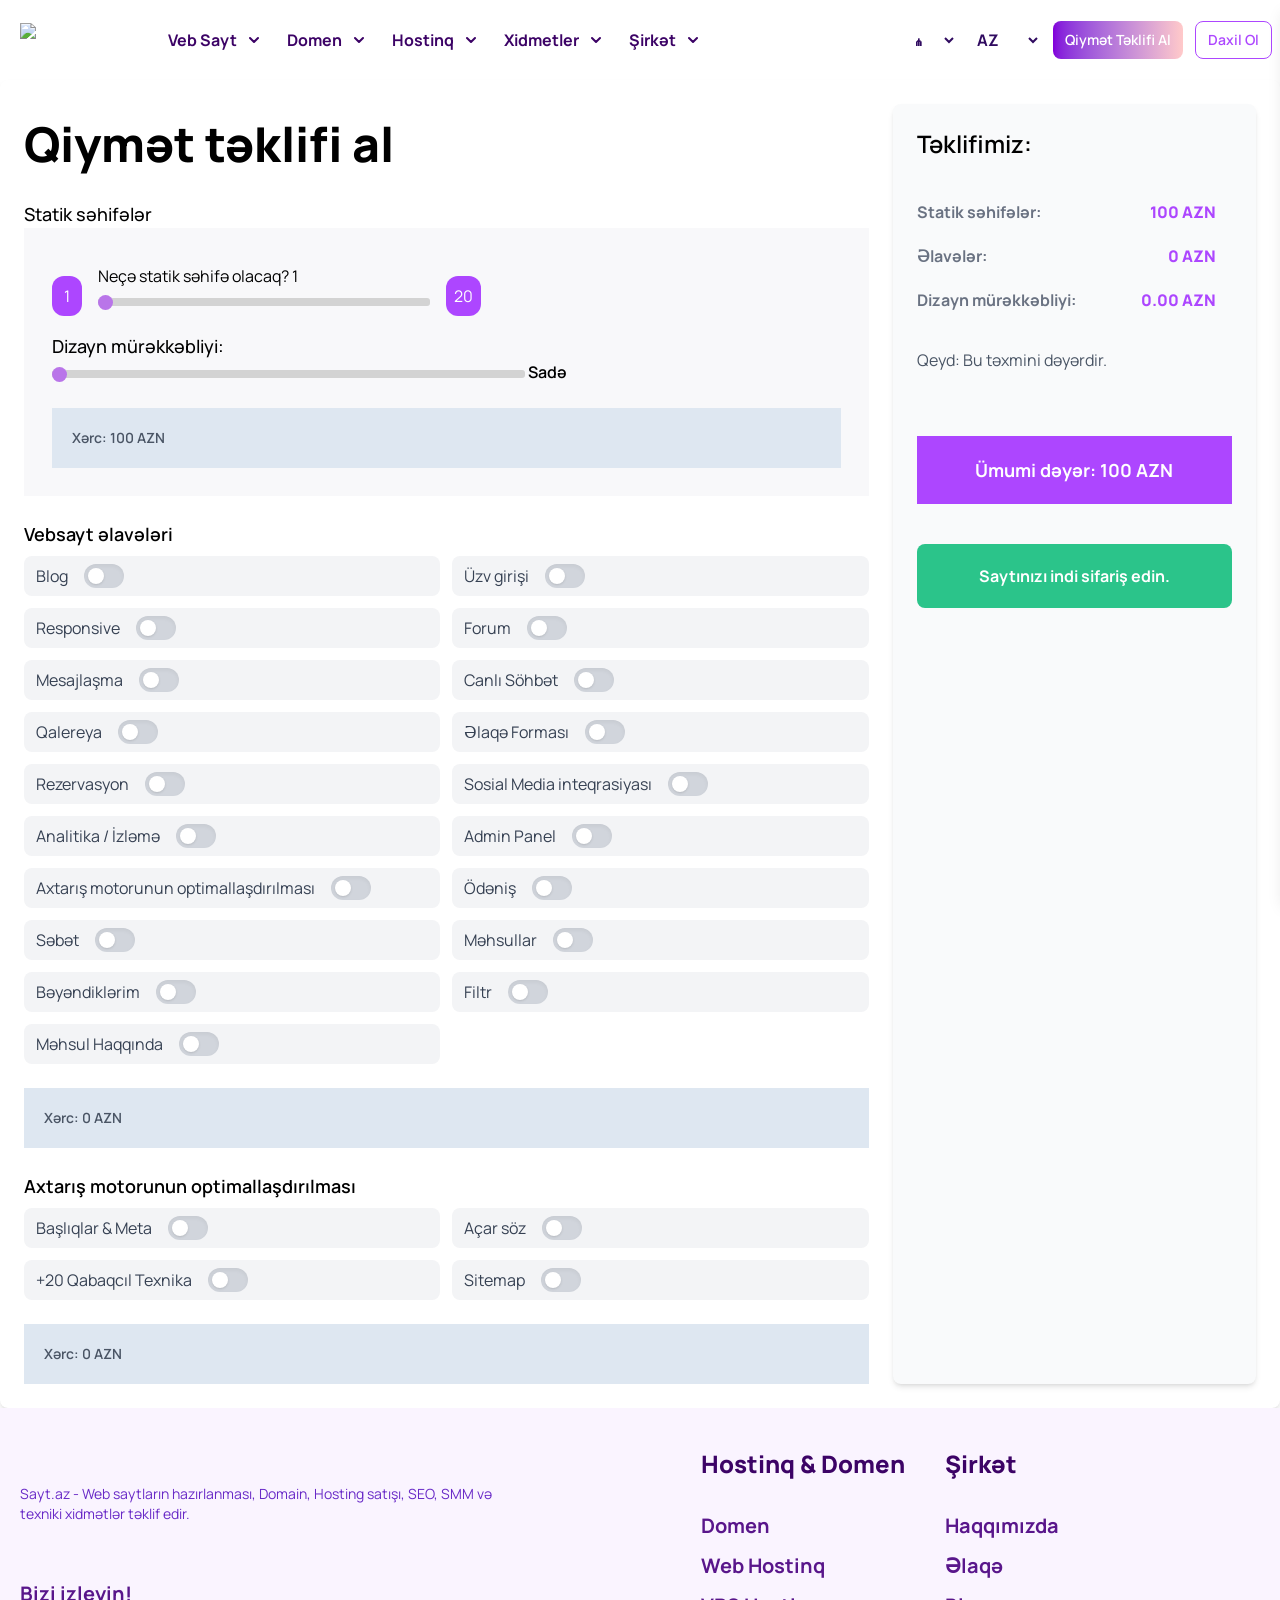
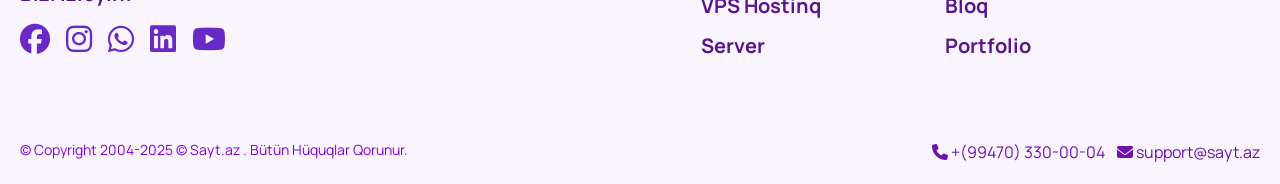
==== calculator.htm @ 2512d05c "Add files via upload" ====
<!DOCTYPE html>
<html lang="en">

<head>

    <meta charset="UTF-8">
    <meta name="viewport" content="width=device-width, initial-scale=1.0">
    <link rel="shortcut icon" href="img/icon.ico" type="image/x-icon">
    <link rel="stylesheet" href="index.htm">
    <link rel="stylesheet" href="https://cdnjs.cloudflare.com/ajax/libs/font-awesome/6.7.2/css/all.min.css"
        integrity="sha512-Evv84Mr4kqVGRNSgIGL/F/aIDqQb7xQ2vcrdIwxfjThSH8CSR7PBEakCr51Ck+w+/U6swU2Im1vVX0SVk9ABhg=="
        crossorigin="anonymous" referrerpolicy="no-referrer" />
    <link
        href="https://fonts.googleapis.com/css2?family=Manrope:wght@200..800&family=Roboto:ital,wght@0,100;0,300;0,400;0,500;0,700;0,900;1,100;1,300;1,400;1,500;1,700;1,900&display=swap"
        rel="stylesheet">
    <link rel="stylesheet" href="style.css">
    <link rel="stylesheet" href="src/output.css">
    <link rel="stylesheet" href="https://cdn.jsdelivr.net/npm/swiper@11/swiper-bundle.min.css" />
    <link href="https://cdn.jsdelivr.net/npm/keen-slider@6.5.3/keen-slider.min.css" rel="stylesheet">

    <title>Veb saytların hazırlanması, Domain, Hosting satışı</title>
</head>

<body>
    <header class="p-2 bg-white">
        <div class="container flex justify-between h-16 mx-auto">
            <div class="flex items-center">
                <a rel="noopener noreferrer" href="index.htm" aria-label="Back to homepage"
                    class="flex items-center pl-3">
                    <img alt="logo" fetchpriority="high" width="114" height="32" decoding="async" data-nimg="1"
                        class="w-[120px] h-auto min-w-[100px]" src="https://sayt.az/icons/saytaz.svg"
                        style="color: transparent;">
                </a>
                <ul class="hidden lg:flex md:pl-2 lg:pl-5 lg:gap-3 gap-1">
                    <li class="flex">
                        <button id="dropdownDefaultButton" data-dropdown-toggle="dropdown"
                            class="text-purple-950 bg-white font-bold lg:text-md px-2 py-2.5 text-center inline-flex items-center"
                            type="button">
                            Veb Sayt
                            <svg class="w-2.5 h-2.5 ms-3" aria-hidden="true" xmlns="http://www.w3.org/2000/svg"
                                fill="none" viewBox="0 0 10 6">
                                <path stroke="currentColor" stroke-linecap="round" stroke-linejoin="round"
                                    stroke-width="2" d="m1 1 4 4 4-4" />
                            </svg>
                        </button>

                        <!-- Dropdown menu -->
                        <div id="dropdown"
                            class="z-10 hidden bg-white divide-y divide-gray-100 rounded-lg shadow-sm w-[30%] pl-10">
                            <ul class="py-2 text-sm text-gray-700 flex flex-col gap-5"
                                aria-labelledby="dropdownDefaultButton">
                                <li class="flex">
                                    <div class="hidden md:flex bg-[#dbeafe] p-2 rounded-lg">
                                        <img class="w-[30px]" src="https://sayt.az/icons/website-program.svg" alt="">
                                    </div>
                                    <div>
                                        <a href="#" class="block py-2 px-4">Saytların hazırlanması
                                            <p class="text-sm text-gray-500">Web saytların hazırlanması</p>
                                        </a>
                                    </div>
                                </li>

                                <li class="flex">
                                    <div class="hidden md:flex bg-[#dbeafe] p-2 rounded-lg">
                                        <img class="w-[30px]"
                                            src="https://api.websiteca.com/storage/fcdQoEskESpjwrkLUcNKqvm0ZFwzn7kAspkBfwI5.svg"
                                            alt="">
                                    </div>
                                    <div>
                                        <a href="#" class="block py-2 px-4">Kiçik biznes saytları
                                            <p class="text-sm text-gray-500">Kiçik bizneslər üçün saytlar</p>
                                        </a>
                                    </div>
                                </li>
                                <li class="flex">
                                    <div class="hidden md:flex bg-[#dbeafe] p-2 rounded-lg">
                                        <img class="w-[30px]"
                                            src="http://api.websiteca.com/storage/vQyageZW9Eb4rKazAWwrY3xUTem15TN9Ofdk8oUk.svg"
                                            alt="">
                                    </div>
                                    <div>
                                        <a href="#" class="block py-2 px-4">E-ticarət saytları
                                            <p class="text-sm text-gray-500">E-ticarət saytları</p>
                                        </a>
                                    </div>
                                </li>
                            </ul>
                        </div>
                    </li>
                    <li class="flex">
                        <button id="dropdownDefaultButton2" data-dropdown-toggle="dropdown2"
                            class="text-purple-950 bg-white font-bold lg:text-md px-2 py-2.5 text-center inline-flex items-center"
                            type="button">
                            Domen
                            <svg class="w-2.5 h-2.5 ms-3" aria-hidden="true" xmlns="http://www.w3.org/2000/svg"
                                fill="none" viewBox="0 0 10 6">
                                <path stroke="currentColor" stroke-linecap="round" stroke-linejoin="round"
                                    stroke-width="2" d="m1 1 4 4 4-4" />
                            </svg>
                        </button>

                        <!-- Dropdown menu -->
                        <div id="dropdown2"
                            class="z-10 hidden bg-white divide-y divide-gray-100 rounded-lg shadow-sm w-[30%] pl-10">
                            <ul class="py-2 text-sm text-gray-700 flex flex-col gap-5"
                                aria-labelledby="dropdownDefaultButton2">
                                <li class="flex">
                                    <div class="hidden md:flex bg-[#dbeafe] p-2 rounded-lg">
                                        <img class="w-[30px]" src="https://sayt.az/icons/website-program.svg" alt="">
                                    </div>
                                    <div>
                                        <a href="#" class="block py-2 px-4">Saytların hazırlanması
                                            <p class="text-sm text-gray-500">Web saytların hazırlanması</p>
                                        </a>
                                    </div>
                                </li>
                                <li class="flex">
                                    <div class="hidden md:flex bg-[#dbeafe] p-2 rounded-lg">
                                        <img class="w-[30px]"
                                            src="https://api.websiteca.com/storage/khwNG7uXgAPtW9wilTtK12LaUADpZgeQb3UvOqvB.svg"
                                            alt="">
                                    </div>
                                    <div>
                                        <a href="#" class="block py-2 px-4">Tibb Sayti
                                            <p class="text-sm text-gray-500">Saytın qiymətini öyrən</p>
                                        </a>
                                    </div>
                                </li>
                                <li class="flex">
                                    <div class="hidden md:flex bg-[#dbeafe] p-2 rounded-lg">
                                        <img class="w-[30px]"
                                            src="https://api.websiteca.com/storage/fcdQoEskESpjwrkLUcNKqvm0ZFwzn7kAspkBfwI5.svg"
                                            alt="">
                                    </div>
                                    <div>
                                        <a href="#" class="block py-2 px-4">Kiçik biznes saytları
                                            <p class="text-sm text-gray-500">Kiçik bizneslər üçün saytlar</p>
                                        </a>
                                    </div>
                                </li>
                                <li class="flex">
                                    <div class="hidden md:flex bg-[#dbeafe] p-2 rounded-lg">
                                        <img class="w-[30px]"
                                            src="http://api.websiteca.com/storage/vQyageZW9Eb4rKazAWwrY3xUTem15TN9Ofdk8oUk.svg"
                                            alt="">
                                    </div>
                                    <div>
                                        <a href="#" class="block py-2 px-4">E-ticarət saytları
                                            <p class="text-sm text-gray-500">E-ticarət saytları</p>
                                        </a>
                                    </div>
                                </li>
                            </ul>
                        </div>
                    </li>
                    <li class="flex">
                        <button id="dropdownDefaultButton3" data-dropdown-toggle="dropdown3"
                            class="text-purple-950 bg-white font-bold lg:text-md px-2 py-2.5 text-center inline-flex items-center"
                            type="button">
                            Hostinq
                            <svg class="w-2.5 h-2.5 ms-3" aria-hidden="true" xmlns="http://www.w3.org/2000/svg"
                                fill="none" viewBox="0 0 10 6">
                                <path stroke="currentColor" stroke-linecap="round" stroke-linejoin="round"
                                    stroke-width="2" d="m1 1 4 4 4-4" />
                            </svg>
                        </button>

                        <!-- Dropdown menu -->
                        <div id="dropdown3"
                            class="z-10 hidden bg-white divide-y divide-gray-100 rounded-lg shadow-sm w-[30%] pl-10">
                            <ul class="py-2 text-sm text-gray-700 flex flex-col gap-5"
                                aria-labelledby="dropdownDefaultButton3">
                                <li class="flex">
                                    <div class="hidden md:flex bg-[#dbeafe] p-2 rounded-lg">
                                        <img class="w-[30px]" src="https://sayt.az/icons/website-program.svg" alt="">
                                    </div>
                                    <div>
                                        <a href="#" class="block py-2 px-4">Saytların hazırlanması
                                            <p class="text-sm text-gray-500">Web saytların hazırlanması</p>
                                        </a>
                                    </div>
                                </li>
                                <li class="flex">
                                    <div class="hidden md:flex bg-[#dbeafe] p-2 rounded-lg">
                                        <img class="w-[30px]"
                                            src="https://api.websiteca.com/storage/fcdQoEskESpjwrkLUcNKqvm0ZFwzn7kAspkBfwI5.svg"
                                            alt="">
                                    </div>
                                    <div>
                                        <a href="#" class="block py-2 px-4">Kiçik biznes saytları
                                            <p class="text-sm text-gray-500">Kiçik bizneslər üçün saytlar</p>
                                        </a>
                                    </div>
                                </li>

                            </ul>
                        </div>
                    </li>
                    <li class="flex">
                        <button id="dropdownDefaultButton5" data-dropdown-toggle="dropdown5"
                            class="text-purple-950 bg-white font-bold lg:text-md px-2 py-2.5 text-center inline-flex items-center"
                            type="button">
                            Xidmetler
                            <svg class="w-2.5 h-2.5 ms-3" aria-hidden="true" xmlns="http://www.w3.org/2000/svg"
                                fill="none" viewBox="0 0 10 6">
                                <path stroke="currentColor" stroke-linecap="round" stroke-linejoin="round"
                                    stroke-width="2" d="m1 1 4 4 4-4" />
                            </svg>
                        </button>

                        <!-- Dropdown menu -->
                        <div id="dropdown5"
                            class="z-10 hidden bg-white divide-y divide-gray-100 rounded-lg shadow-sm w-[30%] pl-10">
                            <ul class="py-2 text-sm text-gray-700 flex flex-col gap-5"
                                aria-labelledby="dropdownDefaultButton5">
                                <li class="flex">
                                    <div class="hidden md:flex bg-[#dbeafe] p-2 rounded-lg">
                                        <img class="w-[30px]" src="https://sayt.az/icons/website-program.svg" alt="">
                                    </div>
                                    <div>
                                        <a href="#" class="block py-2 px-4">Saytların hazırlanması
                                            <p class="text-sm text-gray-500">Web saytların hazırlanması</p>
                                        </a>
                                    </div>
                                </li>
                                <li class="flex">
                                    <div class="hidden md:flex bg-[#dbeafe] p-2 rounded-lg">
                                        <img class="w-[30px]" src="https://sayt.az/icons/calculator.svg" alt="">
                                    </div>
                                    <div>
                                        <a href="#" class="block py-2 px-4">Sayt Kalkulyatoru
                                            <p class="text-sm text-gray-500">Saytın qiymətini öyrən</p>
                                        </a>
                                    </div>
                                </li>
                                <li class="flex">
                                    <div class="hidden md:flex bg-[#dbeafe] p-2 rounded-lg">
                                        <img class="w-[30px]"
                                            src="https://api.websiteca.com/storage/fcdQoEskESpjwrkLUcNKqvm0ZFwzn7kAspkBfwI5.svg"
                                            alt="">
                                    </div>
                                    <div>
                                        <a href="#" class="block py-2 px-4">Kiçik biznes saytları
                                            <p class="text-sm text-gray-500">Kiçik bizneslər üçün saytlar</p>
                                        </a>
                                    </div>
                                </li>
                                <li class="flex">
                                    <div class="hidden md:flex bg-[#dbeafe] p-2 rounded-lg">
                                        <img class="w-[30px]"
                                            src="http://api.websiteca.com/storage/vQyageZW9Eb4rKazAWwrY3xUTem15TN9Ofdk8oUk.svg"
                                            alt="">
                                    </div>
                                    <div>
                                        <a href="#" class="block py-2 px-4">E-ticarət saytları
                                            <p class="text-sm text-gray-500">E-ticarət saytları</p>
                                        </a>
                                    </div>
                                </li>
                            </ul>
                        </div>
                    </li>
                    <li class="flex">
                        <button id="dropdownDefaultButton6" data-dropdown-toggle="dropdown6"
                            class="text-purple-950 bg-white font-bold lg:text-md px-2 py-2.5 text-center inline-flex items-center"
                            type="button">
                            Şirkət
                            <svg class="w-2.5 h-2.5 ms-3" aria-hidden="true" xmlns="http://www.w3.org/2000/svg"
                                fill="none" viewBox="0 0 10 6">
                                <path stroke="currentColor" stroke-linecap="round" stroke-linejoin="round"
                                    stroke-width="2" d="m1 1 4 4 4-4" />
                            </svg>
                        </button>

                        <!-- Dropdown menu -->
                        <div id="dropdown6"
                            class="z-10 hidden bg-white divide-y divide-gray-100 rounded-lg shadow-sm w-[30%] pl-10">
                            <ul class="py-2 text-sm text-gray-700 flex flex-col gap-5"
                                aria-labelledby="dropdownDefaultButton6">
                                <li class="flex">
                                    <div class="hidden md:flex bg-[#dbeafe] p-2 rounded-lg">
                                        <img class="w-[30px]" src="https://sayt.az/icons/website-program.svg" alt="">
                                    </div>
                                    <div>
                                        <a href="#" class="block py-2 px-4">Saytların hazırlanması
                                            <p class="text-sm text-gray-500">Web saytların hazırlanması</p>
                                        </a>
                                    </div>
                                </li>
                                <li class="flex">
                                    <div class="hidden md:flex bg-[#dbeafe] p-2 rounded-lg">
                                        <img class="w-[30px]"
                                            src="https://api.websiteca.com/storage/khwNG7uXgAPtW9wilTtK12LaUADpZgeQb3UvOqvB.svg"
                                            alt="">
                                    </div>
                                    <div>
                                        <a href="#" class="block py-2 px-4">Tibb Sayti
                                            <p class="text-sm text-gray-500">Saytın qiymətini öyrən</p>
                                        </a>
                                    </div>
                                </li>
                                <li class="flex">
                                    <div class="hidden md:flex bg-[#dbeafe] p-2 rounded-lg">
                                        <img class="w-[30px]"
                                            src="https://api.websiteca.com/storage/fcdQoEskESpjwrkLUcNKqvm0ZFwzn7kAspkBfwI5.svg"
                                            alt="">
                                    </div>
                                    <div>
                                        <a href="#" class="block py-2 px-4">Kiçik biznes saytları
                                            <p class="text-sm text-gray-500">Kiçik bizneslər üçün saytlar</p>
                                        </a>
                                    </div>
                                </li>
                                <li class="flex">
                                    <div class="hidden md:flex bg-[#dbeafe] p-2 rounded-lg">
                                        <img class="w-[30px]"
                                            src="http://api.websiteca.com/storage/vQyageZW9Eb4rKazAWwrY3xUTem15TN9Ofdk8oUk.svg"
                                            alt="">
                                    </div>
                                    <div>
                                        <a href="#" class="block py-2 px-4">E-ticarət saytları
                                            <p class="text-sm text-gray-500">E-ticarət saytları</p>
                                        </a>
                                    </div>
                                </li>
                            </ul>
                        </div>

                    </li>
                </ul>
            </div>
            <div class="items-center  lg:flex lg:gap-3">
                <div class="flex">
                    <select class="p-4 lg:text-md text-[#300b60] font-bold">
                        <option value="">$</option>
                        <option selected value="">₼</option>
                    </select>
                    <select class="p-4 lg:text-md text-[#300b60] font-bold">
                        <option value="" selected>AZ</option>
                        <option value="">ENG</option>
                    </select>
                </div>
                <div class="hidden lg:flex lg:gap-3">
                    <button
                        class="px-3 py-2 font-semibold rounded-lg bg-gradient-to-r from-purple-700 to-red-200 text-white text-sm">Qiymət
                        Təklifi Al</button>
                    <button
                        class=" px-3 py-2 font-semibold rounded-lg border-1 border-b-purple-500 text-purple-500 bg-white text-sm ">Daxil
                        Ol</button>
                </div>
            </div>
            <button class="p-4 lg:hidden" onclick="toggleMenu()">
                <svg xmlns="http://www.w3.org/2000/svg" fill="none" viewBox="0 0 24 24" stroke="currentColor"
                    class="w-6 h-6 dark:text-gray-800">
                    <path stroke-linecap="round" stroke-linejoin="round" stroke-width="2" d="M4 6h16M4 12h16M4 18h16">
                    </path>
                </svg>
            </button>
        </div>
        <div id="sidebar"
            class="p-5 fixed top-0 right-0 w-full sm:w-64 h-full bg-white shadow-lg z-50 transform translate-x-full transition-transform duration-300 ease-in-out">
            <div class="flex justify-end p-4">
                <button onclick="toggleMenu()" class="text-gray-500 hover:text-gray-800">
                    ✕
                </button>
            </div>
            <div class="flex flex-col scroll-auto">
                <ul class="md:pl-10 lg:gap-3 scroll-auto">
                    <li class="flex">
                        <button id="dropdownDefaultButton7" data-dropdown-toggle="dropdown7"
                            class="text-purple-950 bg-white font-bold lg:text-md px-2 py-2.5 text-center inline-flex items-center"
                            type="button">
                            Veb Sayt
                            <svg class="w-2.5 h-2.5 ms-3" aria-hidden="true" xmlns="http://www.w3.org/2000/svg"
                                fill="none" viewBox="0 0 10 6">
                                <path stroke="currentColor" stroke-linecap="round" stroke-linejoin="round"
                                    stroke-width="2" d="m1 1 4 4 4-4" />
                            </svg>
                        </button>

                        <!-- Dropdown menu -->
                        <div id="dropdown7"
                            class="z-10 hidden bg-white divide-y divide-gray-100 rounded-lg shadow-sm  w-full  pl-10">
                            <ul class="py-2 text-sm text-gray-700 flex flex-col gap-5"
                                aria-labelledby="dropdownDefaultButton7">
                                <li class="flex">
                                    <div class="hidden md:flex bg-[#dbeafe] p-2 rounded-lg">
                                        <img class="w-[30px]" src="https://sayt.az/icons/website-program.svg" alt="">
                                    </div>
                                    <div>
                                        <a href="#" class="block py-2 px-4">Saytların hazırlanması
                                            <p class="text-sm text-gray-500">Web saytların hazırlanması</p>
                                        </a>
                                    </div>
                                </li>
                                <li class="flex">
                                    <div class="hidden md:flex bg-[#dbeafe] p-2 rounded-lg">
                                        <img class="w-[30px]"
                                            src="https://api.websiteca.com/storage/khwNG7uXgAPtW9wilTtK12LaUADpZgeQb3UvOqvB.svg"
                                            alt="">
                                    </div>
                                    <div>
                                        <a href="#" class="block py-2 px-4">Tibb sayti
                                            <p class="text-sm text-gray-500">Saytın qiymətini öyrən</p>
                                        </a>
                                    </div>
                                </li>
                                <li class="flex">
                                    <div class="hidden md:flex bg-[#dbeafe] p-2 rounded-lg">
                                        <img class="w-[30px]"
                                            src="https://api.websiteca.com/storage/fcdQoEskESpjwrkLUcNKqvm0ZFwzn7kAspkBfwI5.svg"
                                            alt="">
                                    </div>
                                    <div>
                                        <a href="#" class="block py-2 px-4">Kiçik biznes saytları
                                            <p class="text-sm text-gray-500">Kiçik bizneslər üçün saytlar</p>
                                        </a>
                                    </div>
                                </li>
                                <li class="flex">
                                    <div class="hidden md:flex bg-[#dbeafe] p-2 rounded-lg">
                                        <img class="w-[30px]"
                                            src="http://api.websiteca.com/storage/vQyageZW9Eb4rKazAWwrY3xUTem15TN9Ofdk8oUk.svg"
                                            alt="">
                                    </div>
                                    <div>
                                        <a href="#" class="block py-2 px-4">E-ticarət saytları
                                            <p class="text-sm text-gray-500">E-ticarət saytları</p>
                                        </a>
                                    </div>
                                </li>
                            </ul>
                        </div>
                    </li>
                    <li class="flex">
                        <button id="dropdownDefaultButton8" data-dropdown-toggle="dropdown8"
                            class="text-purple-950 bg-white font-bold lg:text-md px-2 py-2.5 text-center inline-flex items-center"
                            type="button">
                            Domen
                            <svg class="w-2.5 h-2.5 ms-3" aria-hidden="true" xmlns="http://www.w3.org/2000/svg"
                                fill="none" viewBox="0 0 10 6">
                                <path stroke="currentColor" stroke-linecap="round" stroke-linejoin="round"
                                    stroke-width="2" d="m1 1 4 4 4-4" />
                            </svg>
                        </button>

                        <!-- Dropdown menu -->
                        <div id="dropdown8"
                            class="z-10 hidden bg-white divide-y divide-gray-100 rounded-lg shadow-sm  w-full pl-10">
                            <ul class="py-2 text-sm text-gray-700 flex flex-col gap-5"
                                aria-labelledby="dropdownDefaultButton8">
                                <li class="flex">
                                    <div class="hidden md:flex bg-[#dbeafe] p-2 rounded-lg">
                                        <img class="w-[30px]" src="https://sayt.az/icons/website-program.svg" alt="">
                                    </div>
                                    <div>
                                        <a href="#" class="block py-2 px-4">Saytların hazırlanması
                                            <p class="text-sm text-gray-500">Web saytların hazırlanması</p>
                                        </a>
                                    </div>
                                </li>
                                <li class="flex">
                                    <div class="hidden md:flex bg-[#dbeafe] p-2 rounded-lg">
                                        <img class="w-[30px]"
                                            src="https://api.websiteca.com/storage/khwNG7uXgAPtW9wilTtK12LaUADpZgeQb3UvOqvB.svg"
                                            alt="">
                                    </div>
                                    <div>
                                        <a href="#" class="block py-2 px-4">Tibb Sayti
                                            <p class="text-sm text-gray-500">Saytın qiymətini öyrən</p>
                                        </a>
                                    </div>
                                </li>
                                <li class="flex">
                                    <div class="hidden md:flex bg-[#dbeafe] p-2 rounded-lg">
                                        <img class="w-[30px]"
                                            src="https://api.websiteca.com/storage/fcdQoEskESpjwrkLUcNKqvm0ZFwzn7kAspkBfwI5.svg"
                                            alt="">
                                    </div>
                                    <div>
                                        <a href="#" class="block py-2 px-4">Kiçik biznes saytları
                                            <p class="text-sm text-gray-500">Kiçik bizneslər üçün saytlar</p>
                                        </a>
                                    </div>
                                </li>
                                <li class="flex">
                                    <div class="hidden md:flex bg-[#dbeafe] p-2 rounded-lg">
                                        <img class="w-[30px]"
                                            src="http://api.websiteca.com/storage/vQyageZW9Eb4rKazAWwrY3xUTem15TN9Ofdk8oUk.svg"
                                            alt="">
                                    </div>
                                    <div>
                                        <a href="#" class="block py-2 px-4">E-ticarət saytları
                                            <p class="text-sm text-gray-500">E-ticarət saytları</p>
                                        </a>
                                    </div>
                                </li>
                            </ul>
                        </div>
                    </li>
                    <li class="flex">
                        <button id="dropdownDefaultButton9" data-dropdown-toggle="dropdown9"
                            class="text-purple-950 bg-white font-bold lg:text-md px-2 py-2.5 text-center inline-flex items-center"
                            type="button">
                            Hostinq
                            <svg class="w-2.5 h-2.5 ms-3" aria-hidden="true" xmlns="http://www.w3.org/2000/svg"
                                fill="none" viewBox="0 0 10 6">
                                <path stroke="currentColor" stroke-linecap="round" stroke-linejoin="round"
                                    stroke-width="2" d="m1 1 4 4 4-4" />
                            </svg>
                        </button>

                        <!-- Dropdown menu -->
                        <div id="dropdown9"
                            class="z-10 hidden bg-white divide-y divide-gray-100 rounded-lg shadow-sm  w-full  pl-10">
                            <ul class="py-2 text-sm text-gray-700 flex flex-col gap-5"
                                aria-labelledby="dropdownDefaultButton9">
                                <li class="flex">
                                    <div class="hidden md:flex bg-[#dbeafe] p-2 rounded-lg">
                                        <img class="w-[30px]" src="https://sayt.az/icons/website-program.svg" alt="">
                                    </div>
                                    <div>
                                        <a href="#" class="block py-2 px-4">Saytların hazırlanması
                                            <p class="text-sm text-gray-500">Web saytların hazırlanması</p>
                                        </a>
                                    </div>
                                </li>
                                <li class="flex">
                                    <div class="hidden md:flex bg-[#dbeafe] p-2 rounded-lg">
                                        <img class="w-[30px]"
                                            src="https://api.websiteca.com/storage/khwNG7uXgAPtW9wilTtK12LaUADpZgeQb3UvOqvB.svg"
                                            alt="">
                                    </div>
                                    <div>
                                        <a href="#" class="block py-2 px-4">Tibb Sayti
                                            <p class="text-sm text-gray-500">Saytın qiymətini öyrən</p>
                                        </a>
                                    </div>
                                </li>
                                <li class="flex">
                                    <div class="hidden md:flex bg-[#dbeafe] p-2 rounded-lg">
                                        <img class="w-[30px]"
                                            src="https://api.websiteca.com/storage/fcdQoEskESpjwrkLUcNKqvm0ZFwzn7kAspkBfwI5.svg"
                                            alt="">
                                    </div>
                                    <div>
                                        <a href="#" class="block py-2 px-4">Kiçik biznes saytları
                                            <p class="text-sm text-gray-500">Kiçik bizneslər üçün saytlar</p>
                                        </a>
                                    </div>
                                </li>

                            </ul>
                        </div>
                    </li>
                    <li class="flex">
                        <button id="dropdownDefaultButton10" data-dropdown-toggle="dropdown10"
                            class="text-purple-950 bg-white font-bold lg:text-md px-2 py-2.5 text-center inline-flex items-center"
                            type="button">
                            Xidmetler
                            <svg class="w-2.5 h-2.5 ms-3" aria-hidden="true" xmlns="http://www.w3.org/2000/svg"
                                fill="none" viewBox="0 0 10 6">
                                <path stroke="currentColor" stroke-linecap="round" stroke-linejoin="round"
                                    stroke-width="2" d="m1 1 4 4 4-4" />
                            </svg>
                        </button>

                        <!-- Dropdown menu -->
                        <div id="dropdown10"
                            class="z-10 hidden bg-white divide-y divide-gray-100 rounded-lg shadow-sm w-full pl-10">
                            <ul class="py-2 overflow-y text-sm text-gray-700 flex flex-col gap-5"
                                aria-labelledby="dropdownDefaultButton10">
                                <li class="flex">
                                    <div class="hidden md:flex bg-[#dbeafe] p-2 rounded-lg">
                                        <img class="w-[30px]" src="https://sayt.az/icons/website-program.svg" alt="">
                                    </div>
                                    <div>
                                        <a href="#" class="block py-2 px-4">Saytların hazırlanması
                                            <p class="text-sm text-gray-500">Web saytların hazırlanması</p>
                                        </a>
                                    </div>
                                </li>
                                <li class="flex">
                                    <div class="hidden md:flex bg-[#dbeafe] p-2 rounded-lg">
                                        <img class="w-[30px]" src="https://sayt.az/icons/calculator.svg" alt="">
                                    </div>
                                    <div>
                                        <a href="calculator.htm" class="block py-2 px-4">Kalkulyator
                                            <p class="text-sm text-gray-500">Saytın qiymətini öyrən</p>
                                        </a>
                                    </div>
                                </li>
                            </ul>
                        </div>
                    </li>
                    <li class="flex">
                        <button id="dropdownDefaultButton11" data-dropdown-toggle="dropdown11"
                            class="text-purple-950 bg-white font-bold lg:text-md px-2 py-2.5 text-center inline-flex items-center"
                            type="button">
                            Şirkət
                            <svg class="w-2.5 h-2.5 ms-3" aria-hidden="true" xmlns="http://www.w3.org/2000/svg"
                                fill="none" viewBox="0 0 10 6">
                                <path stroke="currentColor" stroke-linecap="round" stroke-linejoin="round"
                                    stroke-width="2" d="m1 1 4 4 4-4" />
                            </svg>
                        </button>

                        <!-- Dropdown menu -->
                        <div id="dropdown11"
                            class="z-10 hidden bg-white divide-y divide-gray-100 rounded-lg shadow-sm w-full  pl-10">
                            <ul class="py-2 text-sm text-gray-700 flex flex-col gap-5"
                                aria-labelledby="dropdownDefaultButton11">
                                <li class="flex">
                                    <div class="hidden md:flex bg-[#dbeafe] p-2 rounded-lg">
                                        <img class="w-[30px]" src="https://sayt.az/icons/website-program.svg" alt="">
                                    </div>
                                    <div>
                                        <a href="#" class="block py-2 px-4">Saytların hazırlanması
                                            <p class="text-sm text-gray-500">Web saytların hazırlanması</p>
                                        </a>
                                    </div>
                                </li>

                            </ul>
                        </div>

                    </li>
                </ul>
            </div>
            <div class="items-center flex-shrink-0 lg:flex lg:gap-3">
                <div class="flex flex-col gap-2">
                    <button
                        class="lg:px-5 py-2 font-semibold rounded-lg bg-gradient-to-r from-purple-700 to-red-200 text-white">Qiymət
                        Təklifi Al</button>
                    <button
                        class="lg:px-5 py-2 font-semibold rounded-lg border-1 border-b-purple-500 text-purple-500 bg-white ">Daxil
                        Ol</button>
                </div>

            </div>
        </div>

    </header>
    <main>
        <div
            class="md:max-w-7xl md:container md:mx-auto bg-white p-6 rounded-lg shadow-md flex flex-col md:flex-row w-full gap-6">
            <div class="md:w-[70%] w-full flex flex-col justify-center">
                <h1 class="lg:text-5xl text-3xl font-extrabold mb-4 py-4">Qiymət təklifi al</h1>

                <p class="text-lg font-medium">Statik səhifələr</p>
                <div class="w-full bg-[#f8f8fa] p-7">

                    <div class="flex gap-4">
                        <span class="bg-purple-500 text-white text-center px-3 rounded-xl h-[40px] pt-2 mt-5">1</span>
                        <label class="block mt-2">
                            Neçə statik səhifə olacaq? <span id="pageCountValue">1</span>
                            <input type="range" value="1" min="1" max="20" id="pageCount"
                                class="w-full mt-2 slider bg-purple-600" oninput="calculateTotal()">
                        </label>
                        <span class="bg-purple-500 text-white text-center px-2 rounded-xl h-[40px] pt-2 mt-5">20</span>
                    </div>
                    <div class="w-full mt-4">
                        <p class="text-lg font-medium">Dizayn mürəkkəbliyi:</p>
                        <input type="range" id="designComplexity" min="1" max="3" value="1" class="slider w-[60%] mt-2"
                            oninput="calculateTotal()">
                        <span id="designComplexityValue" class="font-semibold">Sadə</span>
                    </div>
                    <div class="mt-6 text-sm text-gray-600 p-5 font-semibold w-full bg-[#dee7f1]">
                        Xərc: <span id="designPageCost">0</span> AZN
                    </div>
                </div>

                <div>
                    <div class="w-full mt-6">
                        <h1 class="text-lg font-semibold mb-2">Vebsayt əlavələri</h1>
                        <div class="grid grid-cols-1 sm:grid-cols-2 gap-3" id="extraFeatures"></div>
                    </div>
                    <div class="mt-6 text-sm text-gray-600 p-5 font-semibold w-full bg-[#dee7f1]">
                        Xərc: <span id="extraCostSummarySpan">0</span> AZN
                    </div>
                </div>

                <div>
                    <div class="w-full mt-6">
                        <h1 class="text-lg font-semibold mb-2">Axtarış motorunun optimallaşdırılması</h1>
                        <div class="grid grid-cols-1 sm:grid-cols-2 gap-3" id="seoFeatures"></div>
                    </div>
                    <div class="mt-6 text-sm text-gray-600 p-5 font-semibold w-full bg-[#dee7f1]">
                        Xərc: <span id="seoCostSummarySpan">0</span> AZN
                    </div>
                </div>
            </div>

            <div class="md:w-[30%] w-full flex flex-col gap-10 bg-gray-50 p-6 rounded-lg shadow-md">
                <h1 class="text-2xl font-semibold">Təklifimiz:</h1>
                <div class="w-full flex flex-col gap-5">
                    <div class="flex justify-between">
                        <span class="text-gray-500 font-bold">Statik səhifələr:</span>
                        <span id="pageCost" class="text-purple-500 font-extrabold text-md px-4">0 AZN</span>
                    </div>
                    <div class="flex justify-between">
                        <span class="text-gray-500 font-bold">Əlavələr:</span>
                        <span id="extraCost" class="text-purple-500 font-extrabold text-md px-4">0 AZN</span>
                    </div>
                    <div class="flex justify-between">
                        <span class="text-gray-500 font-bold">Dizayn mürəkkəbliyi:</span>
                        <span id="designCost" class="text-purple-500 font-extrabold text-md px-4">0 AZN</span>
                    </div>
                    <div class="mt-4 text-gray-600">Qeyd: Bu təxmini dəyərdir.</div>
                </div>
                <div class="mt-6 text-lg font-bold text-white bg-purple-500 p-5 text-center">
                    Ümumi dəyər: <span id="finalCost">0</span> AZN
                </div>
                <button class="bg-[#2bc48a] font-bold text-md rounded-lg w-full p-5 text-white">Saytınızı indi sifariş
                    edin.</button>
            </div>
        </div>

    </main>
    <footer class="bg-[#faf4ff] w-full">
        <div class="flex flex-col md:container md:max-w-7xl md:mx-auto p-5">
            <div class="flex flex-col md:flex-row gap-4">
                <div class=" flex flex-col gap-4">
                    <img class="w-[30%]" src="https://sayt.az/icons/saytaz.svg" alt="">
                    <p class="py-10 w-[80%] text-sm text-[#6829c7]">Sayt.az - Web saytların hazırlanması, Domain,
                        Hosting satışı, SEO, SMM və texniki xidmətlər təklif edir.</p>
                    <h1 class=" text-purple-900 font-bold text-xl">Bizi izleyin!</h1>
                    <div class="flex flex-row gap-2 md:gap-4 flex-wrap text-3xl text-[#6829c7]">

                        <i class="fa-brands fa-facebook"></i>
                        <i class="fa-brands fa-instagram"></i>
                        <i class="fa-brands fa-whatsapp"></i>
                        <i class="fa-brands fa-linkedin"></i>
                        <i class="fa-brands fa-youtube"></i>
                    </div>
                </div>
                <div class=" flex  flex-col md:flex-row gap-10 pl-5">
                    <div class="flex flex-col gap-3 text-purple-900 font-bold text-xl">
                        <h1 class="text-2xl text-purple-950 font-extrabold py-5">Hostinq & Domen</h1>
                        <a href="">Domen</a><a href="">Web Hostinq</a><a href="">VPS Hostinq</a><a href="">Server</a>
                    </div>
                    <div class="flex flex-col gap-3 text-purple-900 font-bold text-xl">
                        <h1 class="text-2xl text-purple-950 font-extrabold py-5">Şirkət</h1>
                        <a href="">Haqqımızda</a><a href="">Əlaqə</a><a href="">Bloq</a><a href="">Portfolio</a>
                    </div>
                </div>
            </div>
            <div class="flex flex-col md:flex-row md:justify-between pt-20">
                <div class="text-purple-700 text-sm">© Copyright 2004-2025 © Sayt.az . Bütün Hüquqlar Qorunur.</div>
                <div class="flex flex-col md:flex-row gap-3 text-purple-800">
                    <div><i class="fa-solid fa-phone"></i> +(99470) 330-00-04</div>
                    <div><i class="fa-solid fa-envelope"></i> support@sayt.az</div>
                </div>
            </div>
        </div>
    </footer>
    <script>
        const basePagePrice = 100;
        const designMultipliers = { "1": 1, "2": 1.5, "3": 2 };
        const seoFeaturesData = [
            { id: 'meta', label: 'Başlıqlar & Meta', price: 50 },
            { id: 'keyword', label: 'Açar söz', price: 40 },
            { id: 'advanced', label: '+20 Qabaqcıl Texnika', price: 70 },
            { id: 'sitemap', label: 'Sitemap', price: 30 },
        ];
        const extraFeaturesData = [
            { id: 'blog', label: 'Blog', price: 50 },
            { id: 'membership', label: 'Üzv girişi', price: 100 },
            { id: 'responsive', label: 'Responsive', price: 30 },
            { id: 'forum', label: 'Forum', price: 80 },
            { id: 'messaging', label: 'Mesajlaşma', price: 60 },
            { id: 'liveChat', label: 'Canlı Söhbət', price: 70 },
            { id: 'gallery', label: 'Qalereya', price: 40 },
            { id: 'contactForm', label: 'Əlaqə Forması', price: 20 },
            { id: 'reservation', label: 'Rezervasyon', price: 90 },
            { id: 'socialMedia', label: 'Sosial Media inteqrasiyası', price: 40 },
            { id: 'analytics', label: 'Analitika / İzləmə', price: 70 },
            { id: 'adminPanel', label: 'Admin Panel', price: 150 },
            { id: 'seo', label: 'Axtarış motorunun optimallaşdırılması', price: 120 },
            { id: 'payment', label: 'Ödəniş', price: 100 },
            { id: 'cart', label: 'Səbət', price: 80 },
            { id: 'products', label: 'Məhsullar', price: 60 },
            { id: 'wishlist', label: 'Bəyəndiklərim', price: 40 },
            { id: 'filter', label: 'Filtr', price: 50 },
            { id: 'productDetails', label: 'Məhsul Haqqında', price: 70 }
        ];
        const pageCountInput = document.getElementById("pageCount");
        const pageCountValue = document.getElementById("pageCountValue");
        const designComplexityInput = document.getElementById("designComplexity");
        const designComplexityValue = document.getElementById("designComplexityValue");
        const extraFeaturesContainer = document.getElementById("extraFeatures");
        const seoFeaturesContainer = document.getElementById("seoFeatures");
        const totalCostSpan = document.getElementById("totalCost");
        const pageCostSpan = document.getElementById("pageCost");
        const extraCostSpan = document.getElementById("extraCost");
        const seoCostSpan = document.getElementById("seoCost");
        const designCostSpan = document.getElementById("designCost");
        const finalCostSpan = document.getElementById("finalCost");
        function generateCheckboxes() {
            extraFeaturesContainer.innerHTML = extraFeaturesData.map(feature => `
            <label for="${feature.id}" class="flex items-center space-x-4 cursor-pointer bg-gray-100 px-3 py-2 rounded-lg w-full">
                <span class="text-gray-700">${feature.label}</span>
                <span class="relative">
                    <input id="${feature.id}" type="checkbox" value="${feature.price}" class="hidden peer" onclick="calculateTotal()">
                    <div class="w-10 h-6 rounded-full shadow-inner bg-gray-300 peer-checked:bg-violet-600"></div>
                    <div class="absolute inset-y-0 left-0 w-4 h-4 m-1 rounded-full shadow bg-white peer-checked:right-0 peer-checked:left-auto"></div>
                </span>
            </label>
        `).join('');
            seoFeaturesContainer.innerHTML = seoFeaturesData.map(feature => `
            <label for="${feature.id}" class="flex items-center space-x-4 cursor-pointer bg-gray-100 px-3 py-2 rounded-lg w-full">
                <span class="text-gray-700">${feature.label}</span>
                <span class="relative">
                    <input id="${feature.id}" type="checkbox" value="${feature.price}" class="hidden peer" onclick="calculateTotal()">
                    <div class="w-10 h-6 rounded-full shadow-inner bg-gray-300 peer-checked:bg-violet-600"></div>
                    <div class="absolute inset-y-0 left-0 w-4 h-4 m-1 rounded-full shadow bg-white peer-checked:right-0 peer-checked:left-auto"></div>
                </span>
            </label>
        `).join('');

        }
        function calculateTotal() {
            const pageCount = parseInt(document.getElementById("pageCount").value);
            const designComplexity = document.getElementById("designComplexity").value;
            let pageCost = pageCount * 100;
            let designCost = pageCost * ({ "1": 1, "2": 1.5, "3": 2 }[designComplexity] - 1);
            let extraCost = 0;
            document.querySelectorAll("#extraFeatures input:checked").forEach(cb => extraCost += parseInt(cb.value));
            let seoCost = 0;
            document.querySelectorAll("#seoFeatures input:checked").forEach(cb => seoCost += parseInt(cb.value));
            let totalCost = extraCost + designCost + pageCost + seoCost;

            document.getElementById("pageCost").innerHTML = pageCost + " AZN";
            document.getElementById("extraCost").innerHTML = extraCost + " AZN";
            document.getElementById("designPageCost").innerHTML = pageCost + designCost;
            document.getElementById("designCost").innerHTML = designCost.toFixed(2) + " AZN";
            document.getElementById("extraCostSummarySpan").innerHTML = extraCost;
            document.getElementById("seoCostSummarySpan").innerHTML = seoCost;
            document.getElementById("finalCost").innerHTML = totalCost;
            document.getElementById("pageCountValue").innerHTML = pageCount;
            document.getElementById("designComplexityValue").innerHTML = designComplexity == "1" ? "Sadə" : designComplexity == "2" ? "Orta" : "Xüsusi";
        }

        generateCheckboxes();
        calculateTotal();
    </script>
    <script src="https://cdn.jsdelivr.net/npm/flowbite@3.1.2/dist/flowbite.min.js"></script>
    <script src="https://cdn.jsdelivr.net/npm/swiper@11/swiper-bundle.min.js"></script>
    <script src="script.js"></script>
</body>

</html>
---- style.css ----
*{
    font-family: 'Manrope';
}
.swiper2 {
    width: 100%;
    height: 100%;
  }

  .swiper-slide1 {
    text-align: center;
    font-size: 18px;
    background: #fff;
    display: flex;
    justify-content: center;
    align-items: center;
  }
  .swiper-pagination-bullet {
    background-color: purple !important;
    opacity: 1; 
  }
  .swiper-pagination-bullet-active {
    width:15px !important; 
    transition: .5s !important;
  }
.slider{
    -webkit-appearance: none; 
    appearance: none;
    height: 8px;
    border-radius: 3px;
    background: #d3d3d3; 
    -webkit-transition: .2s; 
    transition: opacity .2s;
  }
  .slider::-webkit-slider-thumb {
    -webkit-appearance: none; 
    appearance: none;
    width: 15px; 
    height: 15px;
    background: #b975e9;
    border-radius: 50%;
    cursor: pointer; 
  }
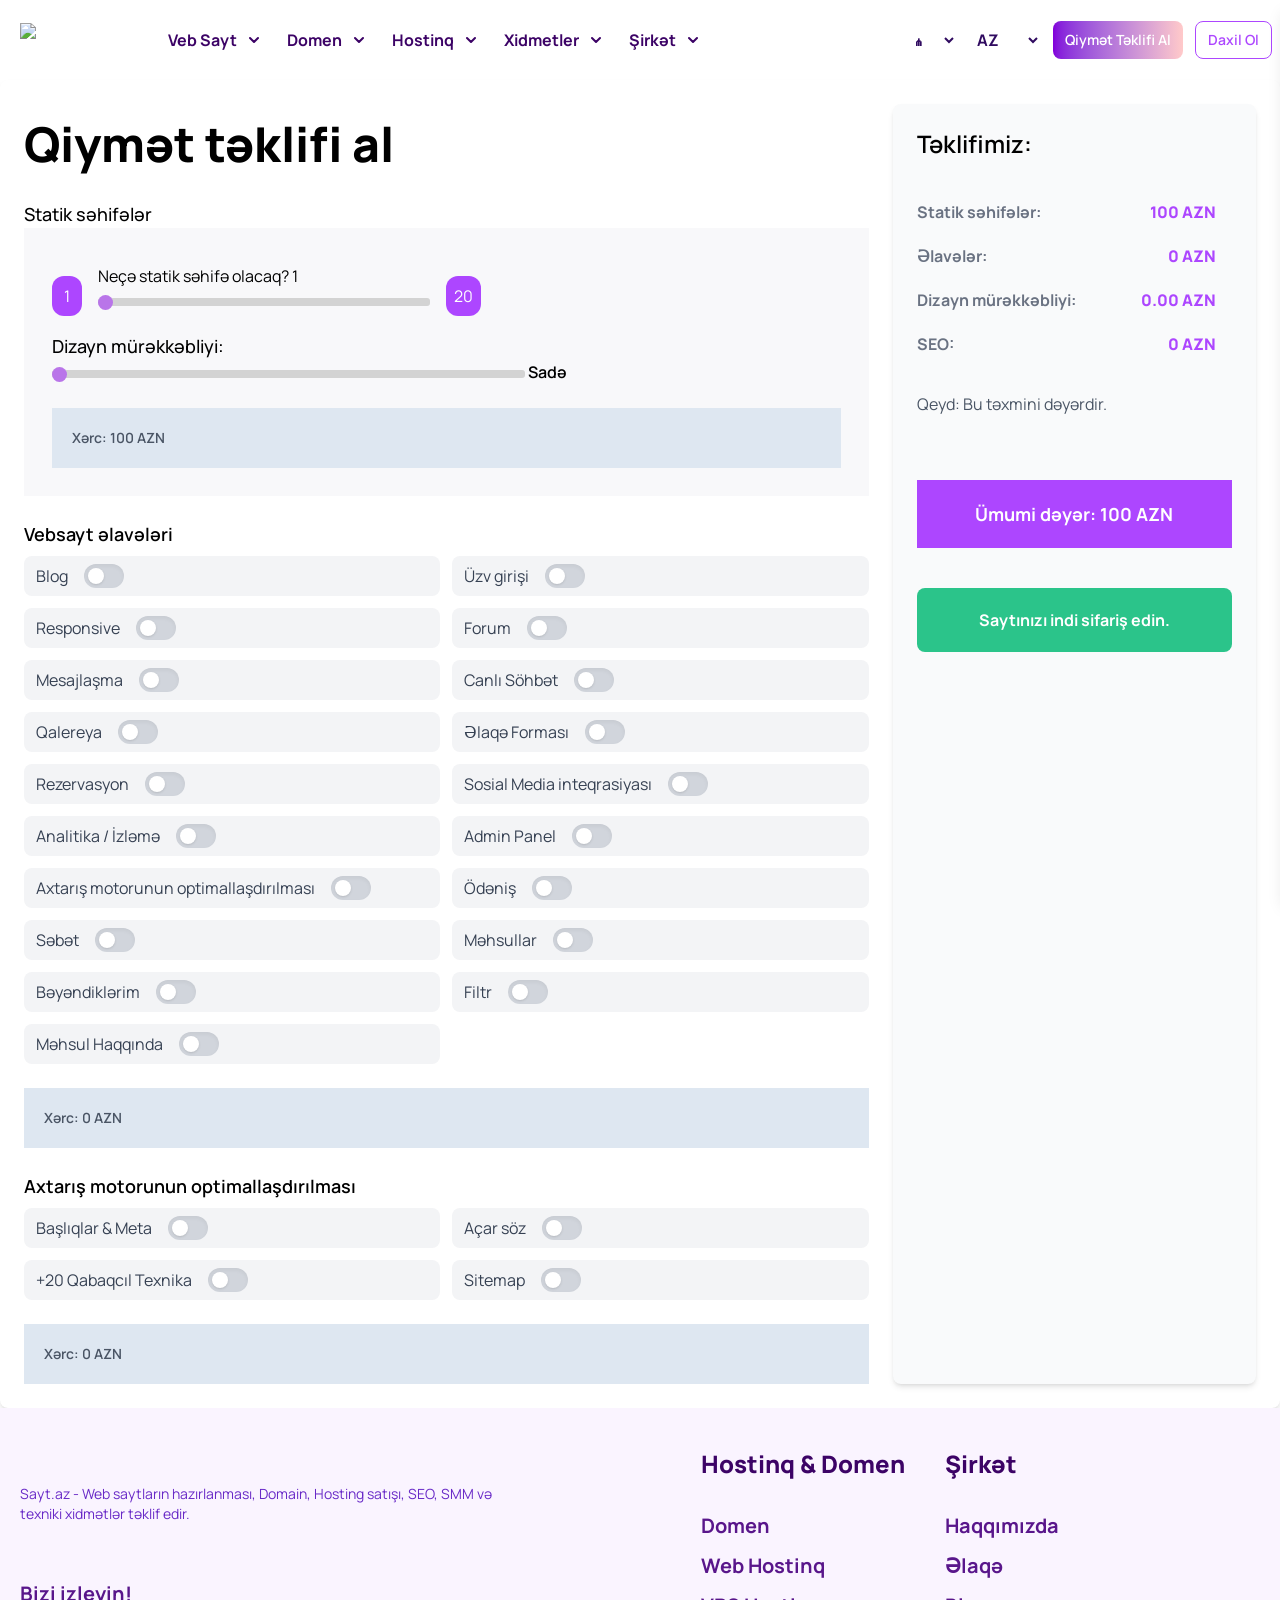
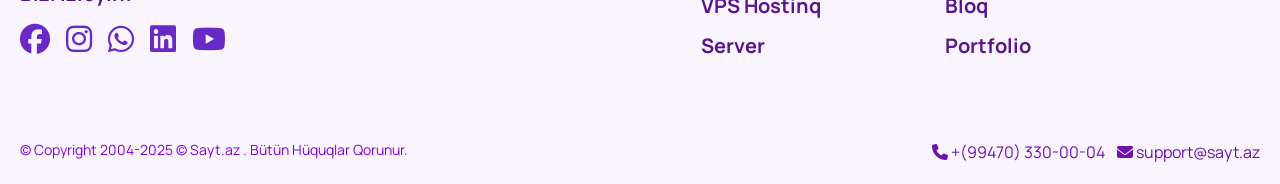
==== commit f2ba54e4: "Update calculator.htm" ====
--- a/calculator.htm
+++ b/calculator.htm
@@ -705,6 +705,10 @@
                     <div class="flex justify-between">
                         <span class="text-gray-500 font-bold">Dizayn mürəkkəbliyi:</span>
                         <span id="designCost" class="text-purple-500 font-extrabold text-md px-4">0 AZN</span>
+                    </div>
+                    <div class="flex justify-between">
+                        <span class="text-gray-500 font-bold">SEO:</span>
+                        <span id="seoCost" class="text-purple-500 font-extrabold text-md px-4">0 AZN</span>
                     </div>
                     <div class="mt-4 text-gray-600">Qeyd: Bu təxmini dəyərdir.</div>
                 </div>
@@ -823,7 +827,7 @@
             const pageCount = parseInt(document.getElementById("pageCount").value);
             const designComplexity = document.getElementById("designComplexity").value;
             let pageCost = pageCount * 100;
-            let designCost = pageCost * ({ "1": 1, "2": 1.5, "3": 2 }[designComplexity] - 1);
+            let designCost = 100* ({ "1": 1, "2": 1.5, "3": 2 }[designComplexity] - 1);
             let extraCost = 0;
             document.querySelectorAll("#extraFeatures input:checked").forEach(cb => extraCost += parseInt(cb.value));
             let seoCost = 0;
@@ -831,8 +835,9 @@
             let totalCost = extraCost + designCost + pageCost + seoCost;
 
             document.getElementById("pageCost").innerHTML = pageCost + " AZN";
+            document.getElementById("seoCost").innerHTML = seoCost + " AZN";
             document.getElementById("extraCost").innerHTML = extraCost + " AZN";
-            document.getElementById("designPageCost").innerHTML = pageCost + designCost;
+            document.getElementById("designPageCost").innerHTML = designCost + pageCost;
             document.getElementById("designCost").innerHTML = designCost.toFixed(2) + " AZN";
             document.getElementById("extraCostSummarySpan").innerHTML = extraCost;
             document.getElementById("seoCostSummarySpan").innerHTML = seoCost;
@@ -849,4 +854,4 @@
     <script src="script.js"></script>
 </body>
 
-</html>+</html>
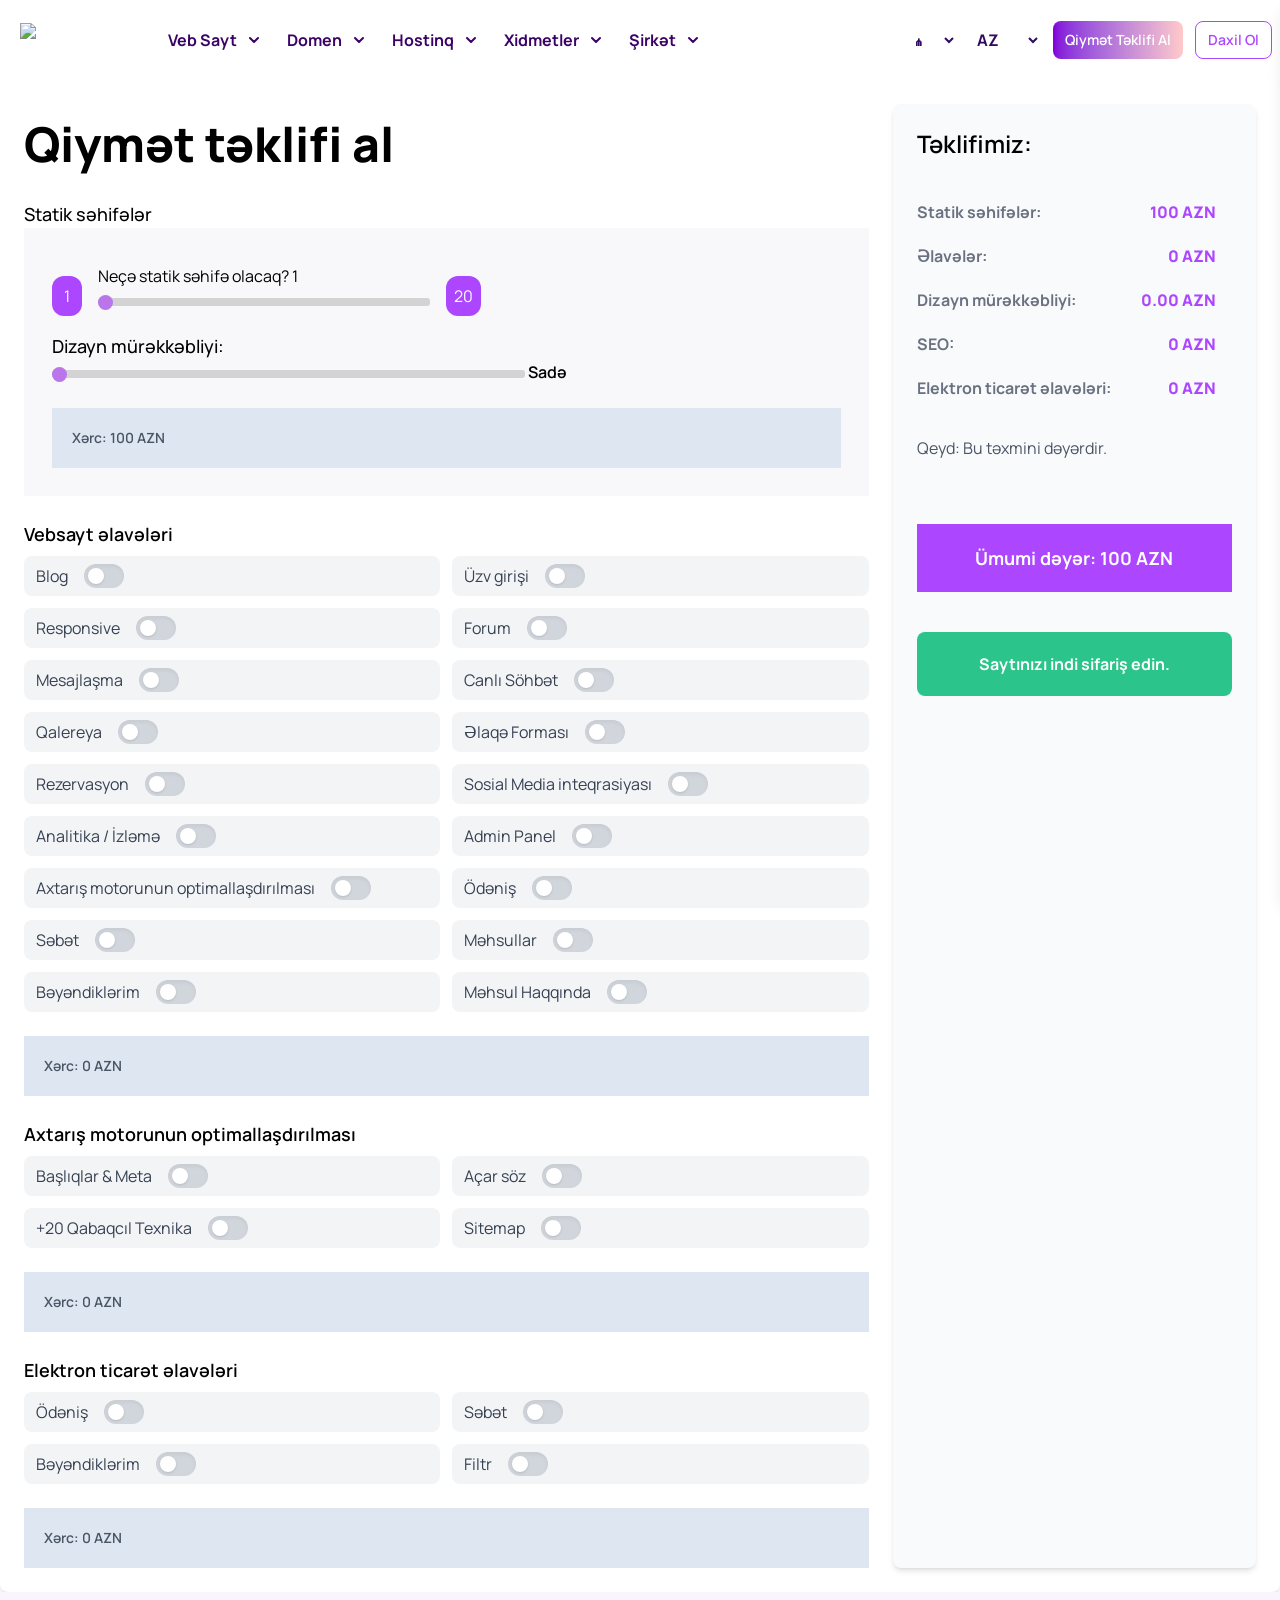
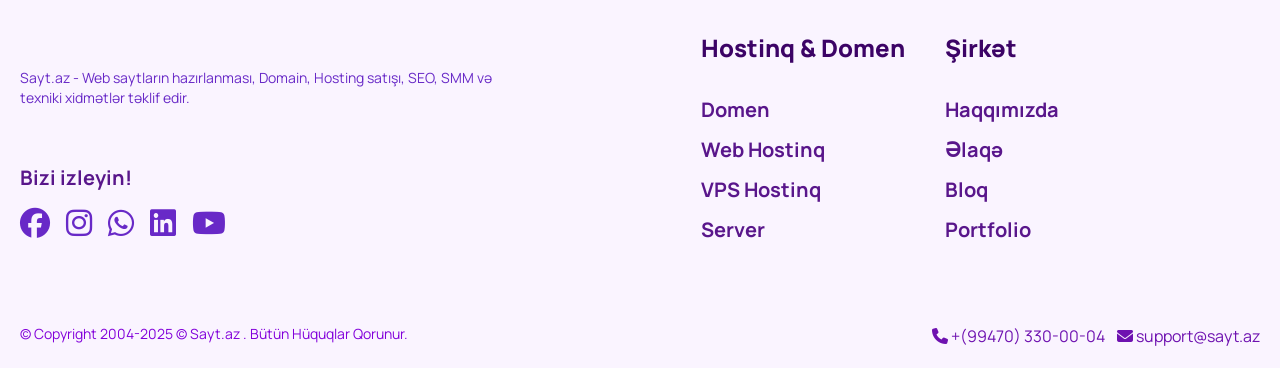
==== commit 37ddd7d8: "Update calculator.htm" ====
--- a/calculator.htm
+++ b/calculator.htm
@@ -689,6 +689,15 @@
                         Xərc: <span id="seoCostSummarySpan">0</span> AZN
                     </div>
                 </div>
+                <div>
+                    <div class="w-full mt-6">
+                        <h1 class="text-lg font-semibold mb-2">Elektron ticarət əlavələri</h1>
+                        <div class="grid grid-cols-1 sm:grid-cols-2 gap-3" id="basketFeatures"></div>
+                    </div>
+                    <div class="mt-6 text-sm text-gray-600 p-5 font-semibold w-full bg-[#dee7f1]">
+                        Xərc: <span id="basketCostSummarySpan">0</span> AZN
+                    </div>
+                </div>
             </div>
 
             <div class="md:w-[30%] w-full flex flex-col gap-10 bg-gray-50 p-6 rounded-lg shadow-md">
@@ -709,6 +718,10 @@
                     <div class="flex justify-between">
                         <span class="text-gray-500 font-bold">SEO:</span>
                         <span id="seoCost" class="text-purple-500 font-extrabold text-md px-4">0 AZN</span>
+                    </div>
+                    <div class="flex justify-between">
+                        <span class="text-gray-500 font-bold">Elektron ticarət əlavələri:</span>
+                        <span id="basketCost" class="text-purple-500 font-extrabold text-md px-4">0 AZN</span>
                     </div>
                     <div class="mt-4 text-gray-600">Qeyd: Bu təxmini dəyərdir.</div>
                 </div>
@@ -766,6 +779,12 @@
             { id: 'keyword', label: 'Açar söz', price: 40 },
             { id: 'advanced', label: '+20 Qabaqcıl Texnika', price: 70 },
             { id: 'sitemap', label: 'Sitemap', price: 30 },
+        ];
+        const basketFeaturesData = [
+            { id: 'odenis', label: 'Ödəniş', price: 200 },
+            { id: 'basket', label: 'Səbət', price: 500 },
+            { id: 'liked', label: 'Bəyəndiklərim', price: 300 },
+            { id: 'filter', label: 'Filtr', price: 300 },
         ];
         const extraFeaturesData = [
             { id: 'blog', label: 'Blog', price: 50 },
@@ -785,7 +804,6 @@
             { id: 'cart', label: 'Səbət', price: 80 },
             { id: 'products', label: 'Məhsullar', price: 60 },
             { id: 'wishlist', label: 'Bəyəndiklərim', price: 40 },
-            { id: 'filter', label: 'Filtr', price: 50 },
             { id: 'productDetails', label: 'Məhsul Haqqında', price: 70 }
         ];
         const pageCountInput = document.getElementById("pageCount");
@@ -794,11 +812,13 @@
         const designComplexityValue = document.getElementById("designComplexityValue");
         const extraFeaturesContainer = document.getElementById("extraFeatures");
         const seoFeaturesContainer = document.getElementById("seoFeatures");
+        const basketFeaturesContainer = document.getElementById("basketFeatures");
         const totalCostSpan = document.getElementById("totalCost");
         const pageCostSpan = document.getElementById("pageCost");
         const extraCostSpan = document.getElementById("extraCost");
         const seoCostSpan = document.getElementById("seoCost");
         const designCostSpan = document.getElementById("designCost");
+        const basketCostSpan = document.getElementById("basketCost");
         const finalCostSpan = document.getElementById("finalCost");
         function generateCheckboxes() {
             extraFeaturesContainer.innerHTML = extraFeaturesData.map(feature => `
@@ -821,6 +841,16 @@
                 </span>
             </label>
         `).join('');
+        basketFeaturesContainer.innerHTML = basketFeaturesData.map(feature => `
+            <label for="${feature.id}" class="flex items-center space-x-4 cursor-pointer bg-gray-100 px-3 py-2 rounded-lg w-full">
+                <span class="text-gray-700">${feature.label}</span>
+                <span class="relative">
+                    <input id="${feature.id}" type="checkbox" value="${feature.price}" class="hidden peer" onclick="calculateTotal()">
+                    <div class="w-10 h-6 rounded-full shadow-inner bg-gray-300 peer-checked:bg-violet-600"></div>
+                    <div class="absolute inset-y-0 left-0 w-4 h-4 m-1 rounded-full shadow bg-white peer-checked:right-0 peer-checked:left-auto"></div>
+                </span>
+            </label>
+        `).join('');
 
         }
         function calculateTotal() {
@@ -832,15 +862,19 @@
             document.querySelectorAll("#extraFeatures input:checked").forEach(cb => extraCost += parseInt(cb.value));
             let seoCost = 0;
             document.querySelectorAll("#seoFeatures input:checked").forEach(cb => seoCost += parseInt(cb.value));
-            let totalCost = extraCost + designCost + pageCost + seoCost;
+            let basketCost = 0;
+            document.querySelectorAll("#basketFeatures input:checked").forEach(cb => basketCost += parseInt(cb.value));
+            let totalCost = extraCost + designCost + pageCost + seoCost + basketCost;
 
             document.getElementById("pageCost").innerHTML = pageCost + " AZN";
             document.getElementById("seoCost").innerHTML = seoCost + " AZN";
+            document.getElementById("basketCost").innerHTML = basketCost + " AZN";
             document.getElementById("extraCost").innerHTML = extraCost + " AZN";
             document.getElementById("designPageCost").innerHTML = designCost + pageCost;
             document.getElementById("designCost").innerHTML = designCost.toFixed(2) + " AZN";
             document.getElementById("extraCostSummarySpan").innerHTML = extraCost;
             document.getElementById("seoCostSummarySpan").innerHTML = seoCost;
+            document.getElementById("basketCostSummarySpan").innerHTML = basketCost;
             document.getElementById("finalCost").innerHTML = totalCost;
             document.getElementById("pageCountValue").innerHTML = pageCount;
             document.getElementById("designComplexityValue").innerHTML = designComplexity == "1" ? "Sadə" : designComplexity == "2" ? "Orta" : "Xüsusi";
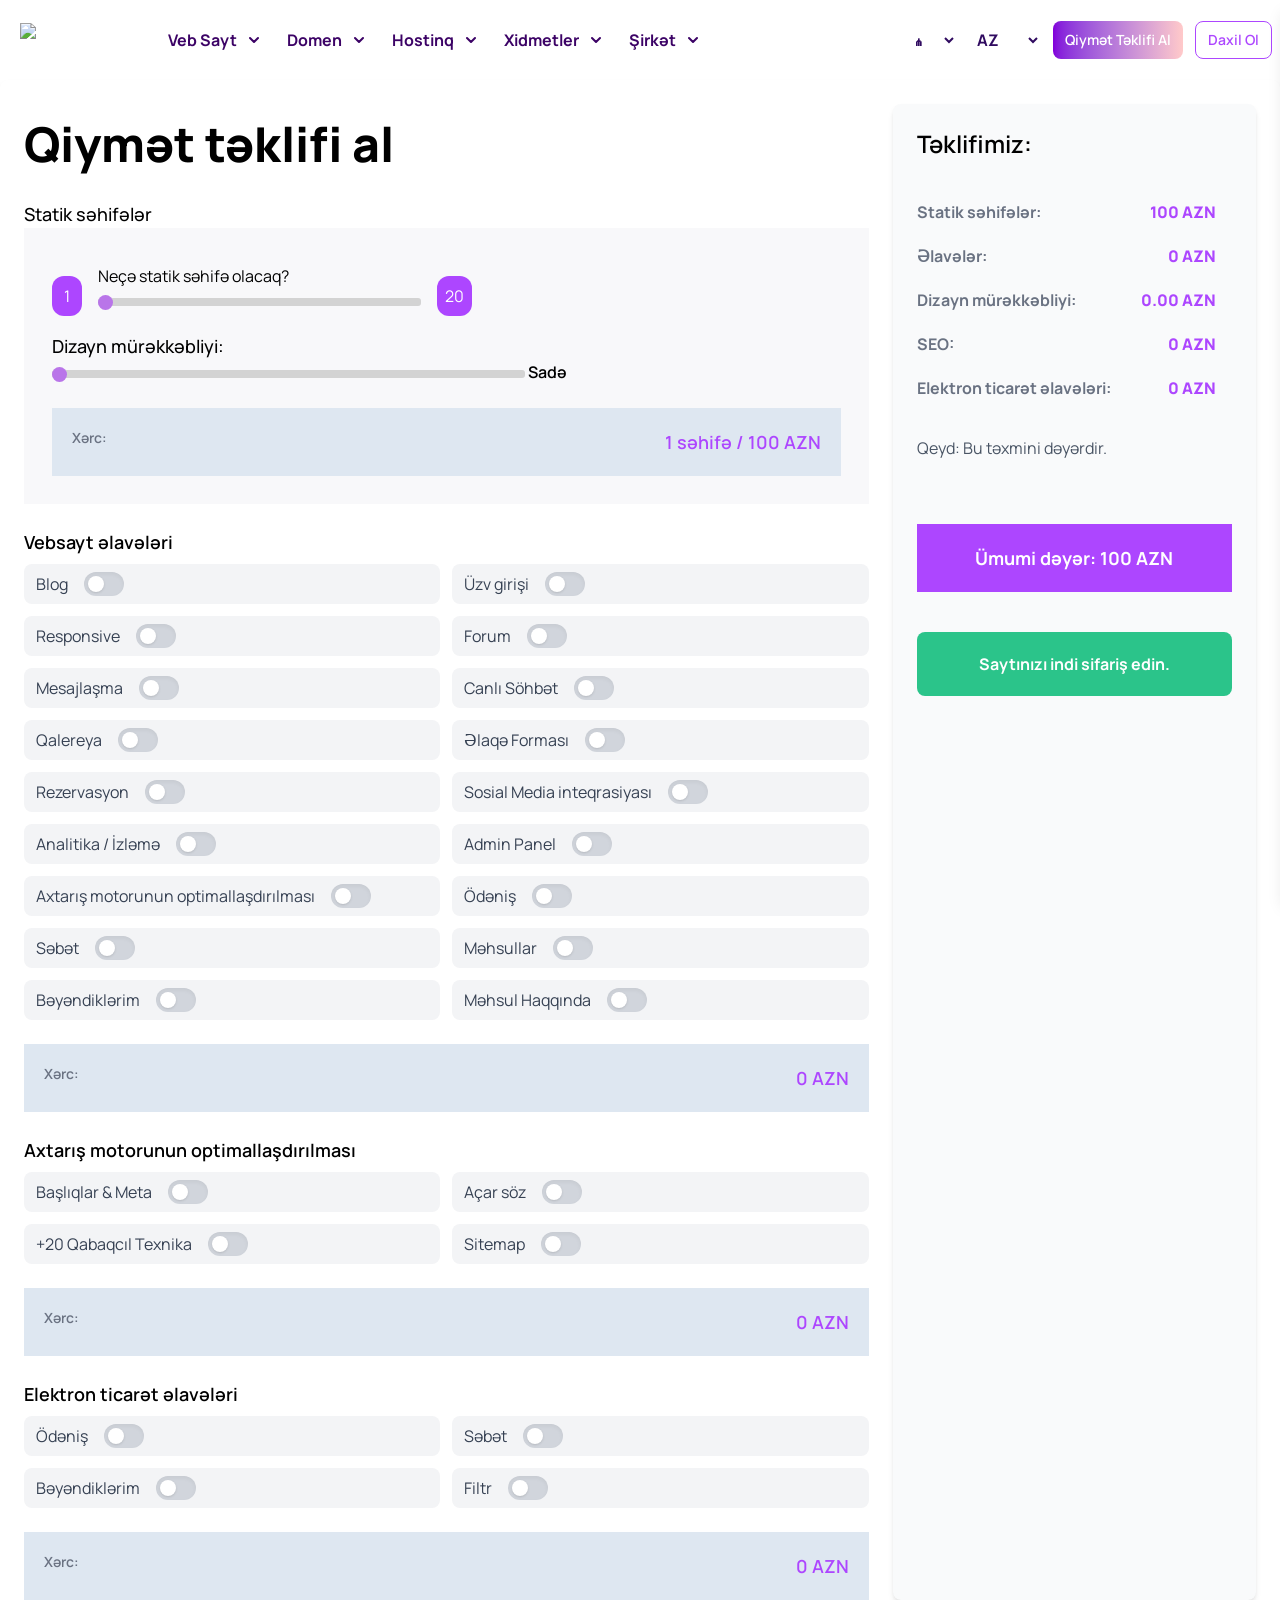
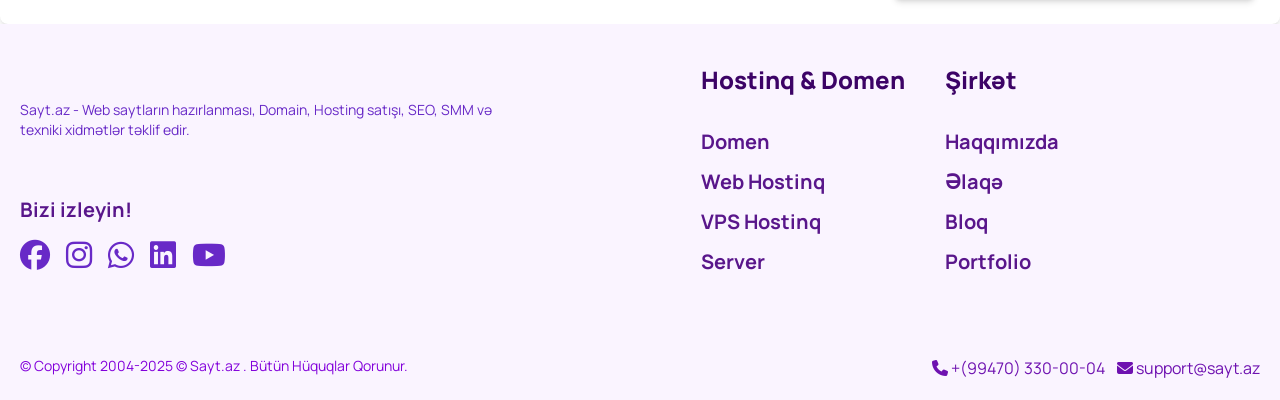
==== commit 3bed327c: "Update calculator.htm" ====
--- a/calculator.htm
+++ b/calculator.htm
@@ -653,7 +653,7 @@
                     <div class="flex gap-4">
                         <span class="bg-purple-500 text-white text-center px-3 rounded-xl h-[40px] pt-2 mt-5">1</span>
                         <label class="block mt-2">
-                            Neçə statik səhifə olacaq? <span id="pageCountValue">1</span>
+                            Neçə statik səhifə olacaq?
                             <input type="range" value="1" min="1" max="20" id="pageCount"
                                 class="w-full mt-2 slider bg-purple-600" oninput="calculateTotal()">
                         </label>
@@ -665,8 +665,8 @@
                             oninput="calculateTotal()">
                         <span id="designComplexityValue" class="font-semibold">Sadə</span>
                     </div>
-                    <div class="mt-6 text-sm text-gray-600 p-5 font-semibold w-full bg-[#dee7f1]">
-                        Xərc: <span id="designPageCost">0</span> AZN
+                    <div class="mt-6 text-lg text-purple-500 p-5 font-semibold w-full bg-[#dee7f1] flex justify-between">
+                        <span class="text-gray-500 text-sm">Xərc:</span><span><span id="pageCountValue">1</span> <span>səhifə  /</span> <span id="designPageCost">0</span> </span>
                     </div>
                 </div>
 
@@ -675,8 +675,8 @@
                         <h1 class="text-lg font-semibold mb-2">Vebsayt əlavələri</h1>
                         <div class="grid grid-cols-1 sm:grid-cols-2 gap-3" id="extraFeatures"></div>
                     </div>
-                    <div class="mt-6 text-sm text-gray-600 p-5 font-semibold w-full bg-[#dee7f1]">
-                        Xərc: <span id="extraCostSummarySpan">0</span> AZN
+                    <div class="mt-6 text-lg text-purple-500 p-5 font-semibold w-full bg-[#dee7f1] flex justify-between">
+                        <span class="text-gray-500 text-sm">Xərc:</span>  <span id="extraCostSummarySpan">0</span> 
                     </div>
                 </div>
 
@@ -685,8 +685,8 @@
                         <h1 class="text-lg font-semibold mb-2">Axtarış motorunun optimallaşdırılması</h1>
                         <div class="grid grid-cols-1 sm:grid-cols-2 gap-3" id="seoFeatures"></div>
                     </div>
-                    <div class="mt-6 text-sm text-gray-600 p-5 font-semibold w-full bg-[#dee7f1]">
-                        Xərc: <span id="seoCostSummarySpan">0</span> AZN
+                    <div class="mt-6 text-lg text-purple-500 p-5 font-semibold w-full bg-[#dee7f1] flex justify-between">
+                        <span class="text-gray-500 text-sm">Xərc:</span>  <span id="seoCostSummarySpan">0</span> 
                     </div>
                 </div>
                 <div>
@@ -694,8 +694,8 @@
                         <h1 class="text-lg font-semibold mb-2">Elektron ticarət əlavələri</h1>
                         <div class="grid grid-cols-1 sm:grid-cols-2 gap-3" id="basketFeatures"></div>
                     </div>
-                    <div class="mt-6 text-sm text-gray-600 p-5 font-semibold w-full bg-[#dee7f1]">
-                        Xərc: <span id="basketCostSummarySpan">0</span> AZN
+                    <div class="mt-6 text-lg text-purple-500 p-5 font-semibold w-full bg-[#dee7f1] flex justify-between">
+                        <span class="text-gray-500 text-sm">Xərc:</span> <span id="basketCostSummarySpan">0</span> 
                     </div>
                 </div>
             </div>
@@ -870,11 +870,11 @@
             document.getElementById("seoCost").innerHTML = seoCost + " AZN";
             document.getElementById("basketCost").innerHTML = basketCost + " AZN";
             document.getElementById("extraCost").innerHTML = extraCost + " AZN";
-            document.getElementById("designPageCost").innerHTML = designCost + pageCost;
+            document.getElementById("designPageCost").innerHTML = designCost + pageCost + " AZN";
             document.getElementById("designCost").innerHTML = designCost.toFixed(2) + " AZN";
-            document.getElementById("extraCostSummarySpan").innerHTML = extraCost;
-            document.getElementById("seoCostSummarySpan").innerHTML = seoCost;
-            document.getElementById("basketCostSummarySpan").innerHTML = basketCost;
+            document.getElementById("extraCostSummarySpan").innerHTML = extraCost + " AZN";
+            document.getElementById("seoCostSummarySpan").innerHTML = seoCost + " AZN";
+            document.getElementById("basketCostSummarySpan").innerHTML = basketCost + " AZN";
             document.getElementById("finalCost").innerHTML = totalCost;
             document.getElementById("pageCountValue").innerHTML = pageCount;
             document.getElementById("designComplexityValue").innerHTML = designComplexity == "1" ? "Sadə" : designComplexity == "2" ? "Orta" : "Xüsusi";
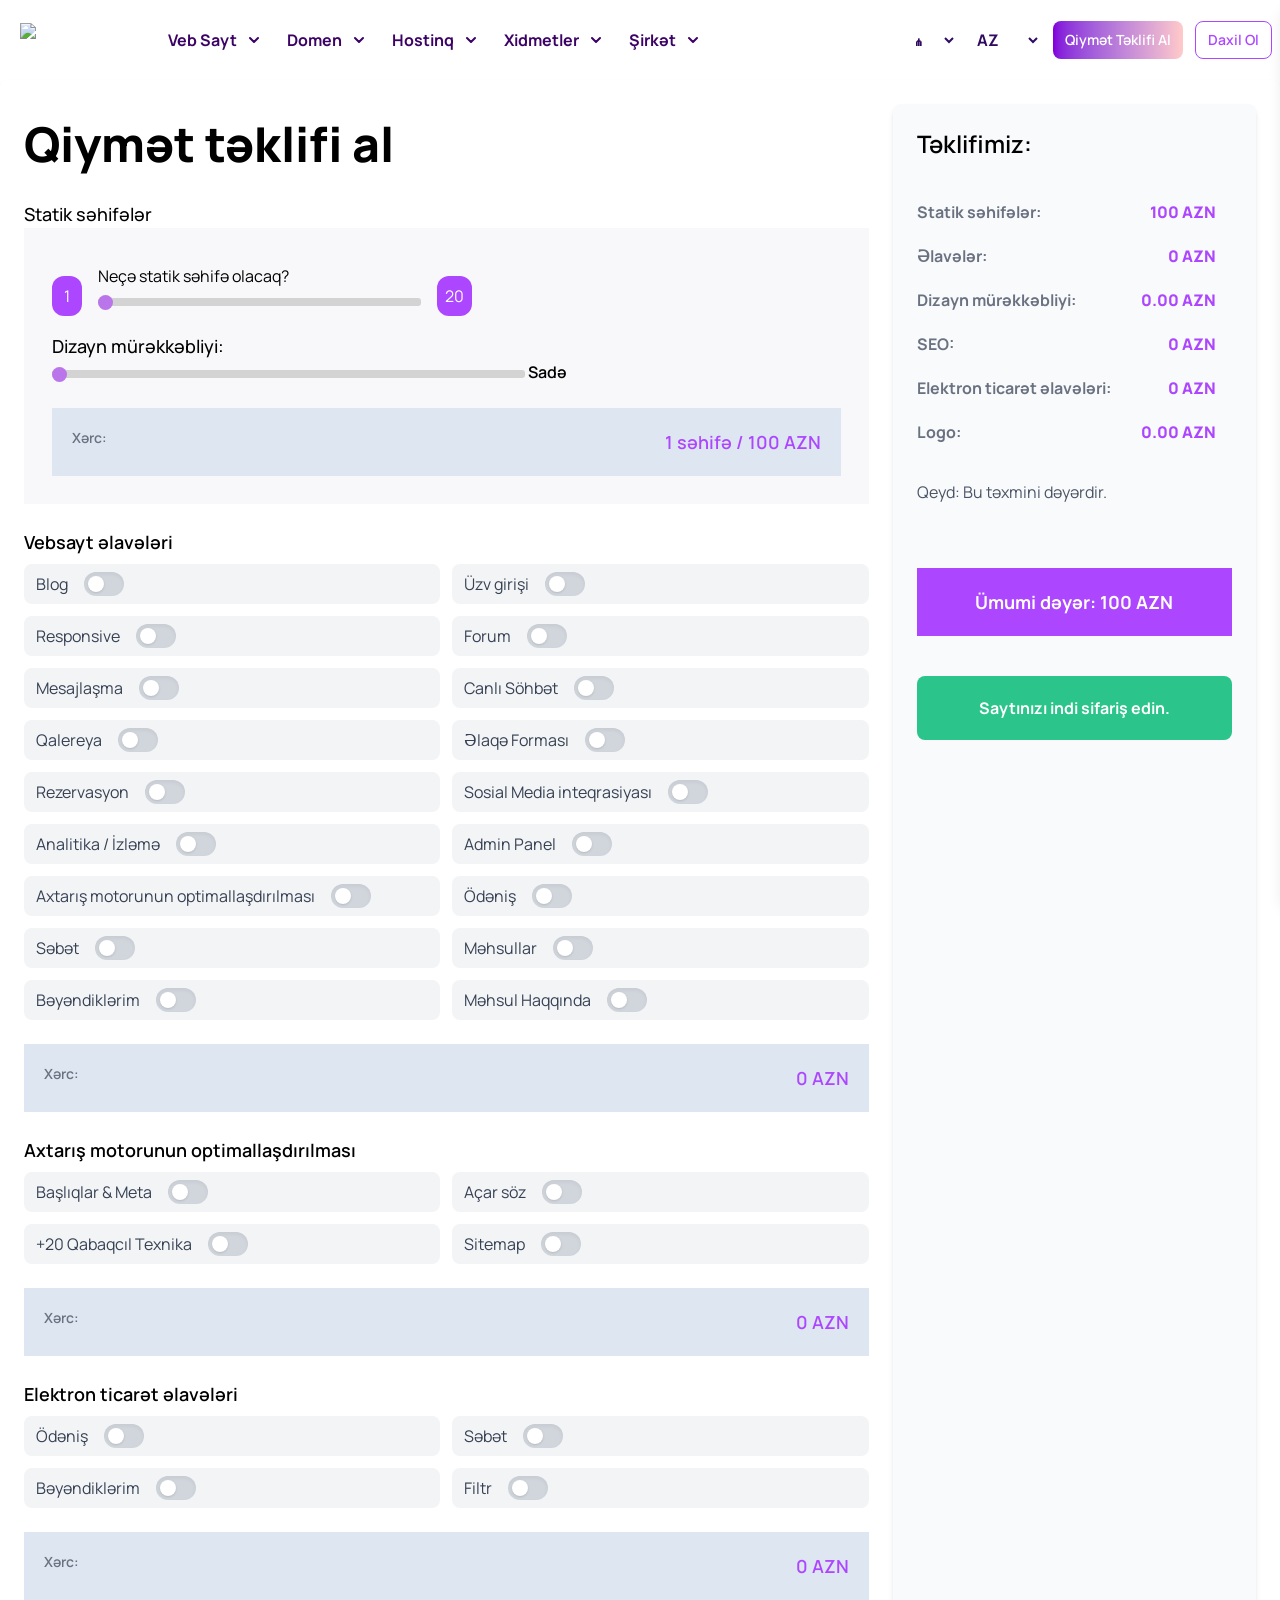
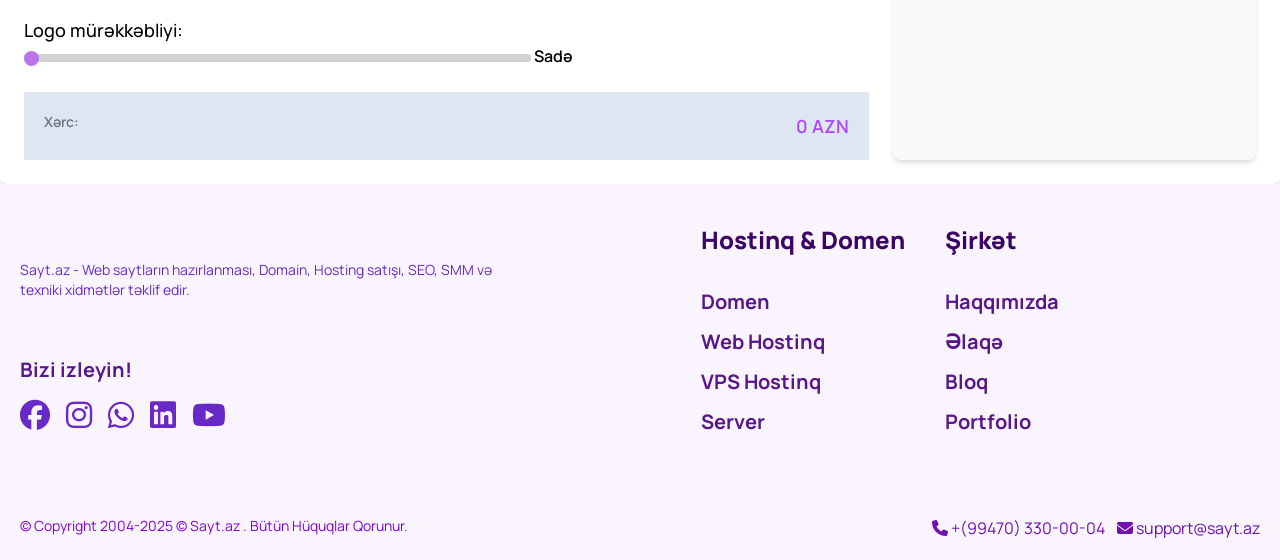
==== commit bfaf6360: "Update calculator.htm" ====
--- a/calculator.htm
+++ b/calculator.htm
@@ -698,6 +698,15 @@
                         <span class="text-gray-500 text-sm">Xərc:</span> <span id="basketCostSummarySpan">0</span> 
                     </div>
                 </div>
+                <div class="w-full mt-4">
+                    <p class="text-lg font-medium">Logo mürəkkəbliyi:</p>
+                    <input type="range" id="logoComplexity" min="1" max="3" value="1" class="slider w-[60%] mt-2"
+                        oninput="calculateTotal()">
+                    <span id="logoComplexityValue" class="font-semibold">Sadə</span>
+                </div>
+                <div class="mt-6 text-lg text-purple-500 p-5 font-semibold w-full bg-[#dee7f1] flex justify-between">
+                    <span class="text-gray-500 text-sm">Xərc:</span><span id="logoPageCost">0</span>
+                </div>
             </div>
 
             <div class="md:w-[30%] w-full flex flex-col gap-10 bg-gray-50 p-6 rounded-lg shadow-md">
@@ -722,6 +731,10 @@
                     <div class="flex justify-between">
                         <span class="text-gray-500 font-bold">Elektron ticarət əlavələri:</span>
                         <span id="basketCost" class="text-purple-500 font-extrabold text-md px-4">0 AZN</span>
+                    </div>
+                    <div class="flex justify-between">
+                        <span class="text-gray-500 font-bold">Logo:</span>
+                        <span id="logoCost" class="text-purple-500 font-extrabold text-md px-4">0 AZN</span>
                     </div>
                     <div class="mt-4 text-gray-600">Qeyd: Bu təxmini dəyərdir.</div>
                 </div>
@@ -774,6 +787,7 @@
     <script>
         const basePagePrice = 100;
         const designMultipliers = { "1": 1, "2": 1.5, "3": 2 };
+        const logoMultipliers = { "1": 1, "2": 1.5, "3": 2 };
         const seoFeaturesData = [
             { id: 'meta', label: 'Başlıqlar & Meta', price: 50 },
             { id: 'keyword', label: 'Açar söz', price: 40 },
@@ -808,8 +822,11 @@
         ];
         const pageCountInput = document.getElementById("pageCount");
         const pageCountValue = document.getElementById("pageCountValue");
+        const logoPageCost = document.getElementById("logoPageCost");
         const designComplexityInput = document.getElementById("designComplexity");
+        const logoComplexityInput = document.getElementById("logoComplexity");
         const designComplexityValue = document.getElementById("designComplexityValue");
+        const logoComplexityValue = document.getElementById("logoComplexityValue");
         const extraFeaturesContainer = document.getElementById("extraFeatures");
         const seoFeaturesContainer = document.getElementById("seoFeatures");
         const basketFeaturesContainer = document.getElementById("basketFeatures");
@@ -819,6 +836,7 @@
         const seoCostSpan = document.getElementById("seoCost");
         const designCostSpan = document.getElementById("designCost");
         const basketCostSpan = document.getElementById("basketCost");
+        const logoCostSpan = document.getElementById("logoCost");
         const finalCostSpan = document.getElementById("finalCost");
         function generateCheckboxes() {
             extraFeaturesContainer.innerHTML = extraFeaturesData.map(feature => `
@@ -856,15 +874,17 @@
         function calculateTotal() {
             const pageCount = parseInt(document.getElementById("pageCount").value);
             const designComplexity = document.getElementById("designComplexity").value;
+            const logoComplexity = document.getElementById("logoComplexity").value;
             let pageCost = pageCount * 100;
             let designCost = 100* ({ "1": 1, "2": 1.5, "3": 2 }[designComplexity] - 1);
+            let logoCost = 100* ({ "1": 1, "2": 1.5, "3": 2 }[logoComplexity] - 1);
             let extraCost = 0;
             document.querySelectorAll("#extraFeatures input:checked").forEach(cb => extraCost += parseInt(cb.value));
             let seoCost = 0;
             document.querySelectorAll("#seoFeatures input:checked").forEach(cb => seoCost += parseInt(cb.value));
             let basketCost = 0;
             document.querySelectorAll("#basketFeatures input:checked").forEach(cb => basketCost += parseInt(cb.value));
-            let totalCost = extraCost + designCost + pageCost + seoCost + basketCost;
+            let totalCost = extraCost + designCost + pageCost + seoCost + basketCost+logoCost;
 
             document.getElementById("pageCost").innerHTML = pageCost + " AZN";
             document.getElementById("seoCost").innerHTML = seoCost + " AZN";
@@ -872,12 +892,15 @@
             document.getElementById("extraCost").innerHTML = extraCost + " AZN";
             document.getElementById("designPageCost").innerHTML = designCost + pageCost + " AZN";
             document.getElementById("designCost").innerHTML = designCost.toFixed(2) + " AZN";
+            document.getElementById("logoCost").innerHTML = logoCost.toFixed(2) + " AZN";
             document.getElementById("extraCostSummarySpan").innerHTML = extraCost + " AZN";
             document.getElementById("seoCostSummarySpan").innerHTML = seoCost + " AZN";
             document.getElementById("basketCostSummarySpan").innerHTML = basketCost + " AZN";
             document.getElementById("finalCost").innerHTML = totalCost;
             document.getElementById("pageCountValue").innerHTML = pageCount;
+            document.getElementById("logoPageCost").innerHTML = logoCost + " AZN";
             document.getElementById("designComplexityValue").innerHTML = designComplexity == "1" ? "Sadə" : designComplexity == "2" ? "Orta" : "Xüsusi";
+            document.getElementById("logoComplexityValue").innerHTML = logoComplexity == "1" ? "Sadə" : logoComplexity == "2" ? "Orta" : "Xüsusi";
         }
 
         generateCheckboxes();
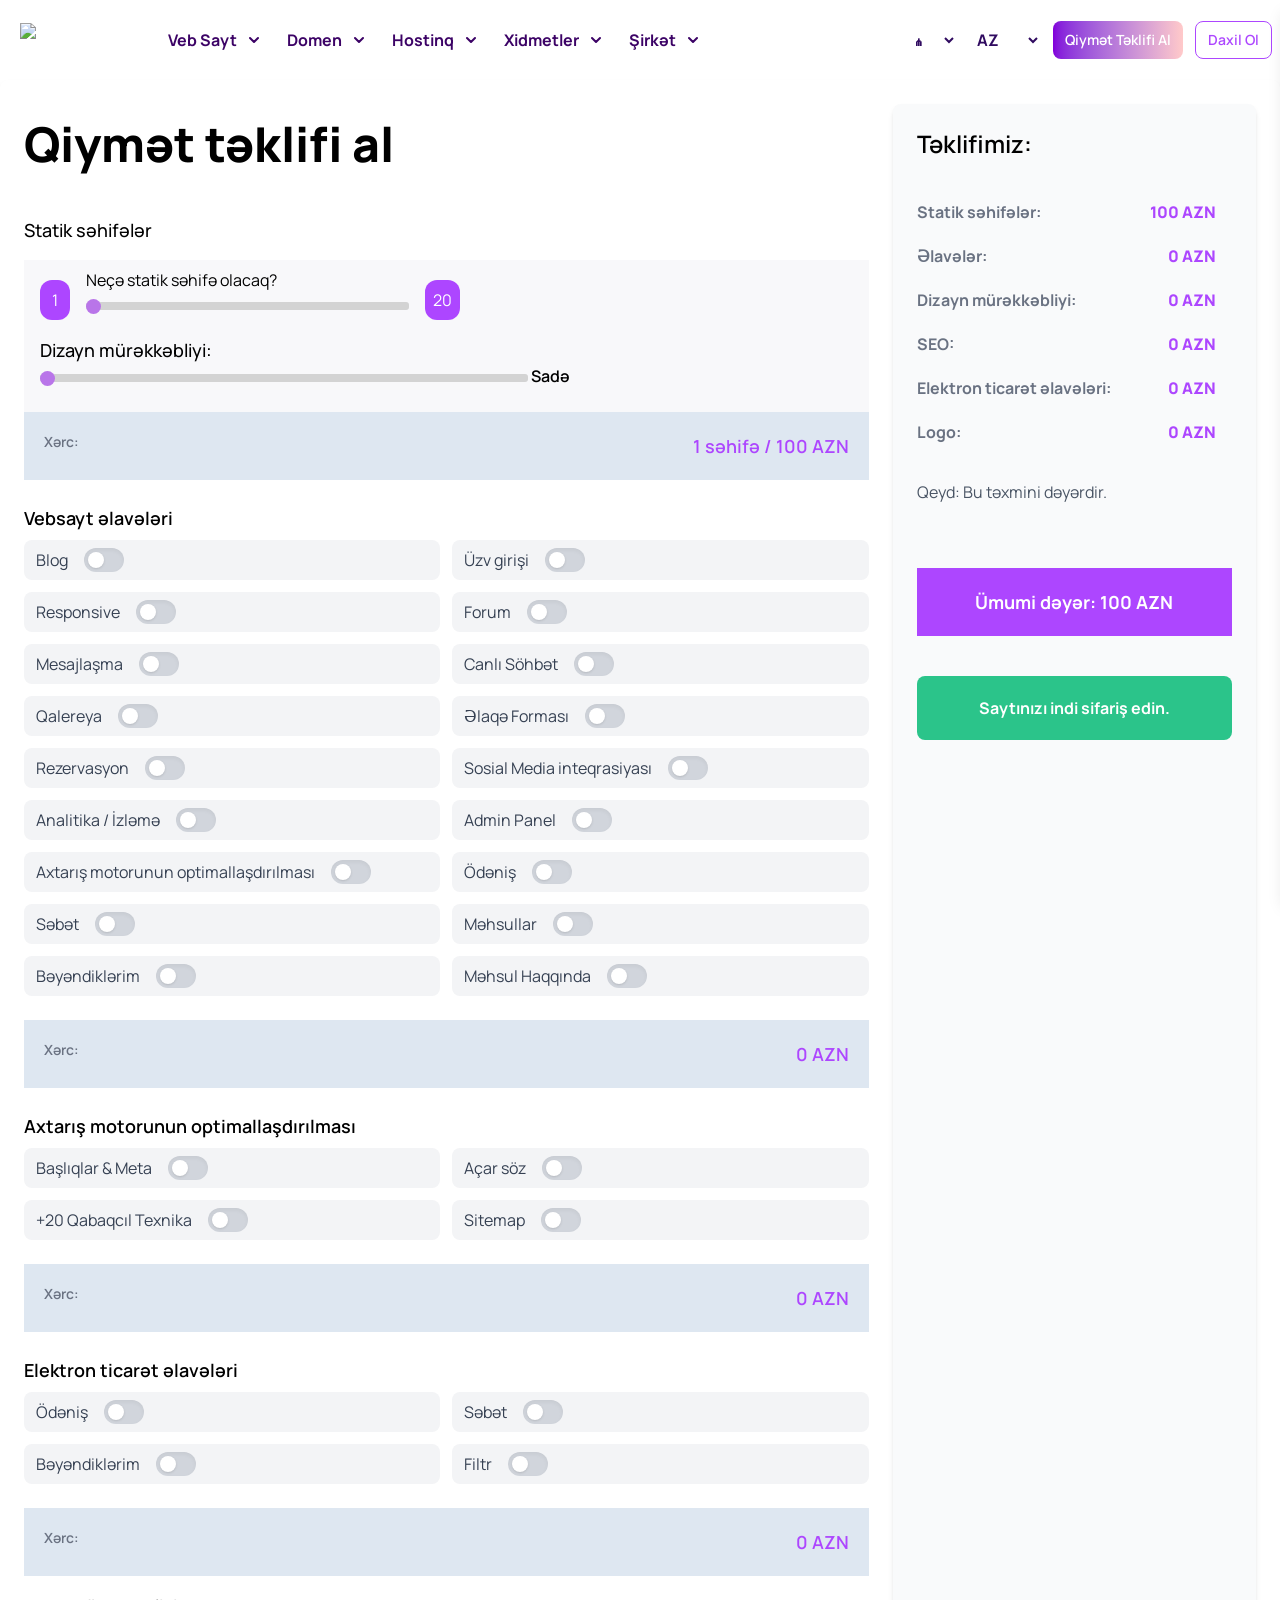
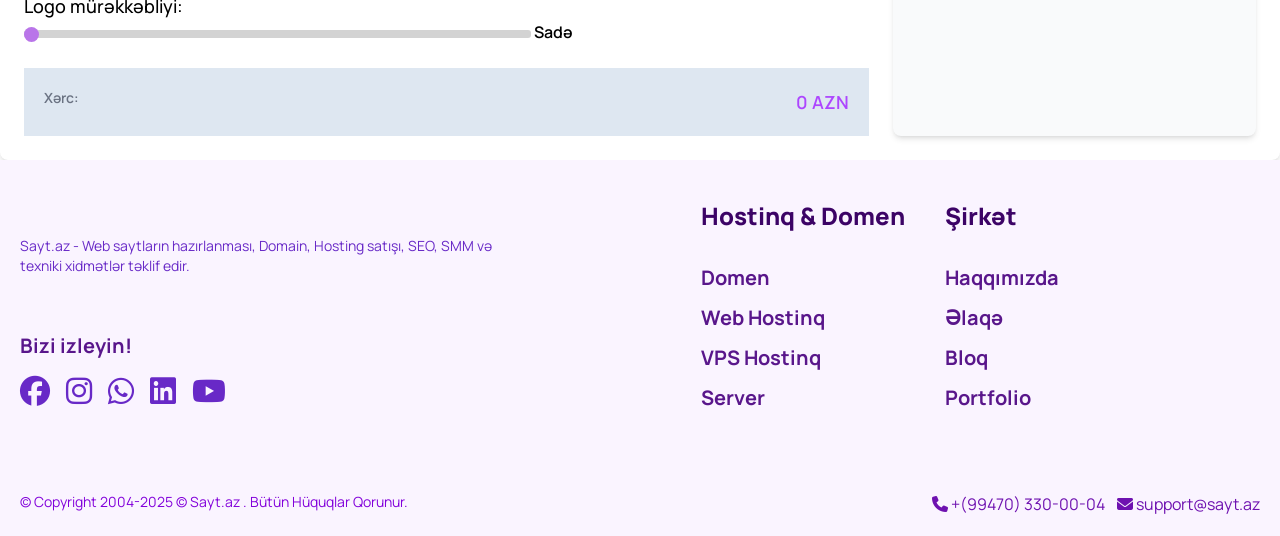
==== commit ad4d7018: "Update calculator.htm" ====
--- a/calculator.htm
+++ b/calculator.htm
@@ -647,10 +647,9 @@
             <div class="md:w-[70%] w-full flex flex-col justify-center">
                 <h1 class="lg:text-5xl text-3xl font-extrabold mb-4 py-4">Qiymət təklifi al</h1>
 
-                <p class="text-lg font-medium">Statik səhifələr</p>
-                <div class="w-full bg-[#f8f8fa] p-7">
-
-                    <div class="flex gap-4">
+                <p class="text-lg font-medium py-4">Statik səhifələr</p>
+                <div class="w-full bg-[#f8f8fa] py-7">
+                    <div class="flex gap-4 px-4">
                         <span class="bg-purple-500 text-white text-center px-3 rounded-xl h-[40px] pt-2 mt-5">1</span>
                         <label class="block mt-2">
                             Neçə statik səhifə olacaq?
@@ -659,7 +658,7 @@
                         </label>
                         <span class="bg-purple-500 text-white text-center px-2 rounded-xl h-[40px] pt-2 mt-5">20</span>
                     </div>
-                    <div class="w-full mt-4">
+                    <div class="w-full mt-4 px-4">
                         <p class="text-lg font-medium">Dizayn mürəkkəbliyi:</p>
                         <input type="range" id="designComplexity" min="1" max="3" value="1" class="slider w-[60%] mt-2"
                             oninput="calculateTotal()">
@@ -891,8 +890,8 @@
             document.getElementById("basketCost").innerHTML = basketCost + " AZN";
             document.getElementById("extraCost").innerHTML = extraCost + " AZN";
             document.getElementById("designPageCost").innerHTML = designCost + pageCost + " AZN";
-            document.getElementById("designCost").innerHTML = designCost.toFixed(2) + " AZN";
-            document.getElementById("logoCost").innerHTML = logoCost.toFixed(2) + " AZN";
+            document.getElementById("designCost").innerHTML = designCost + " AZN";
+            document.getElementById("logoCost").innerHTML = logoCost + " AZN";
             document.getElementById("extraCostSummarySpan").innerHTML = extraCost + " AZN";
             document.getElementById("seoCostSummarySpan").innerHTML = seoCost + " AZN";
             document.getElementById("basketCostSummarySpan").innerHTML = basketCost + " AZN";
